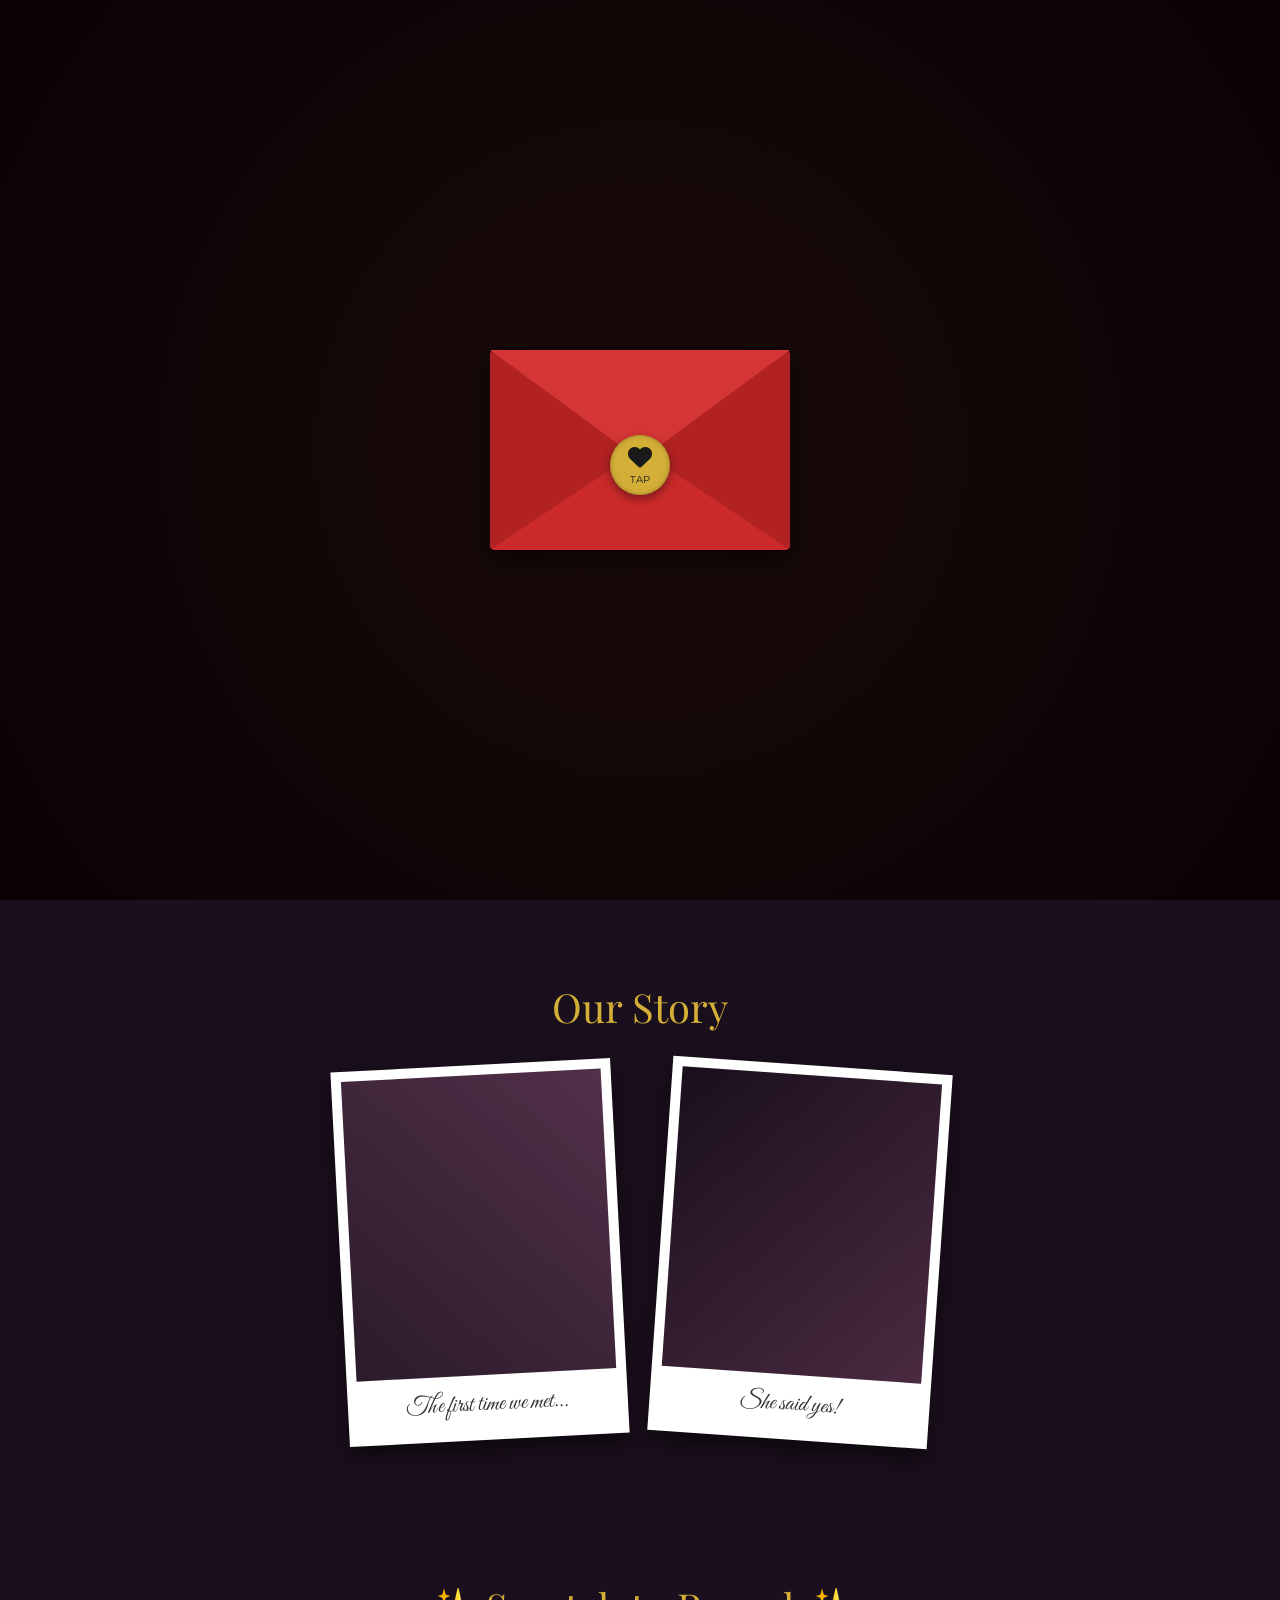
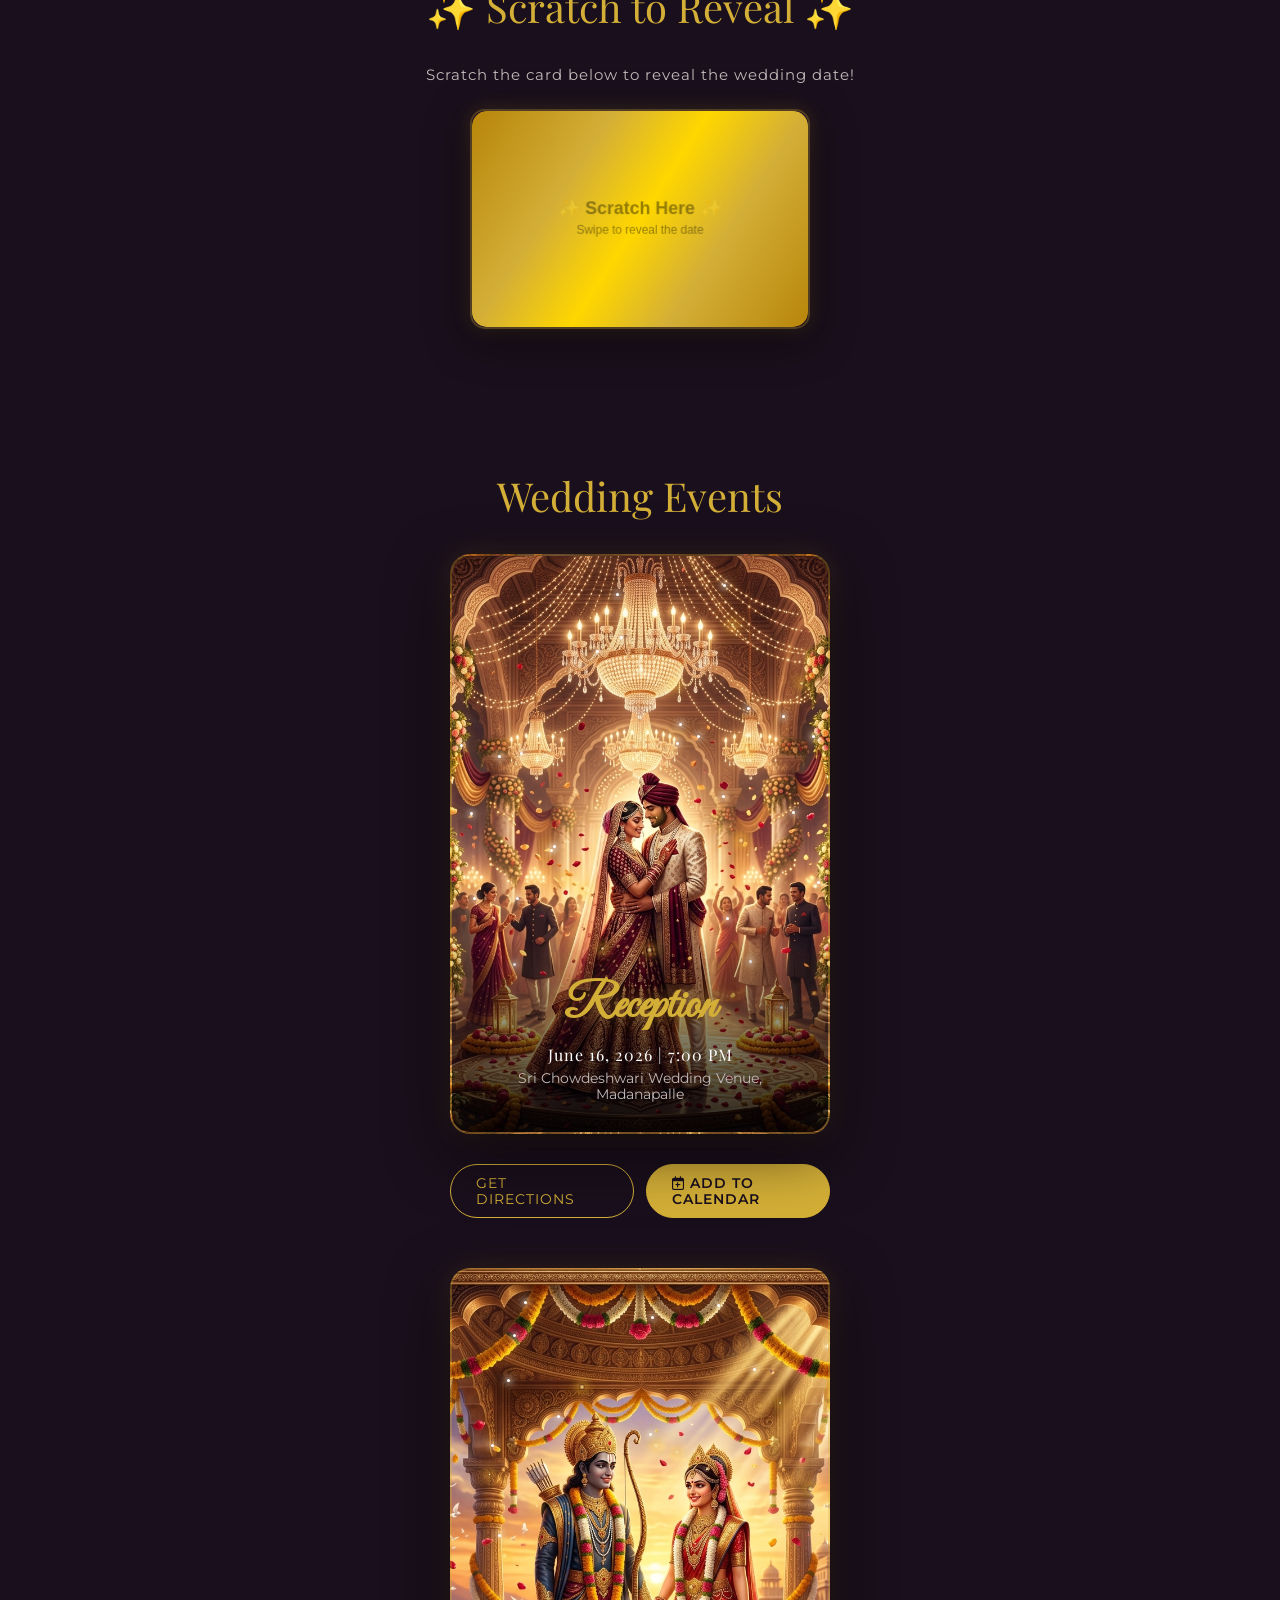
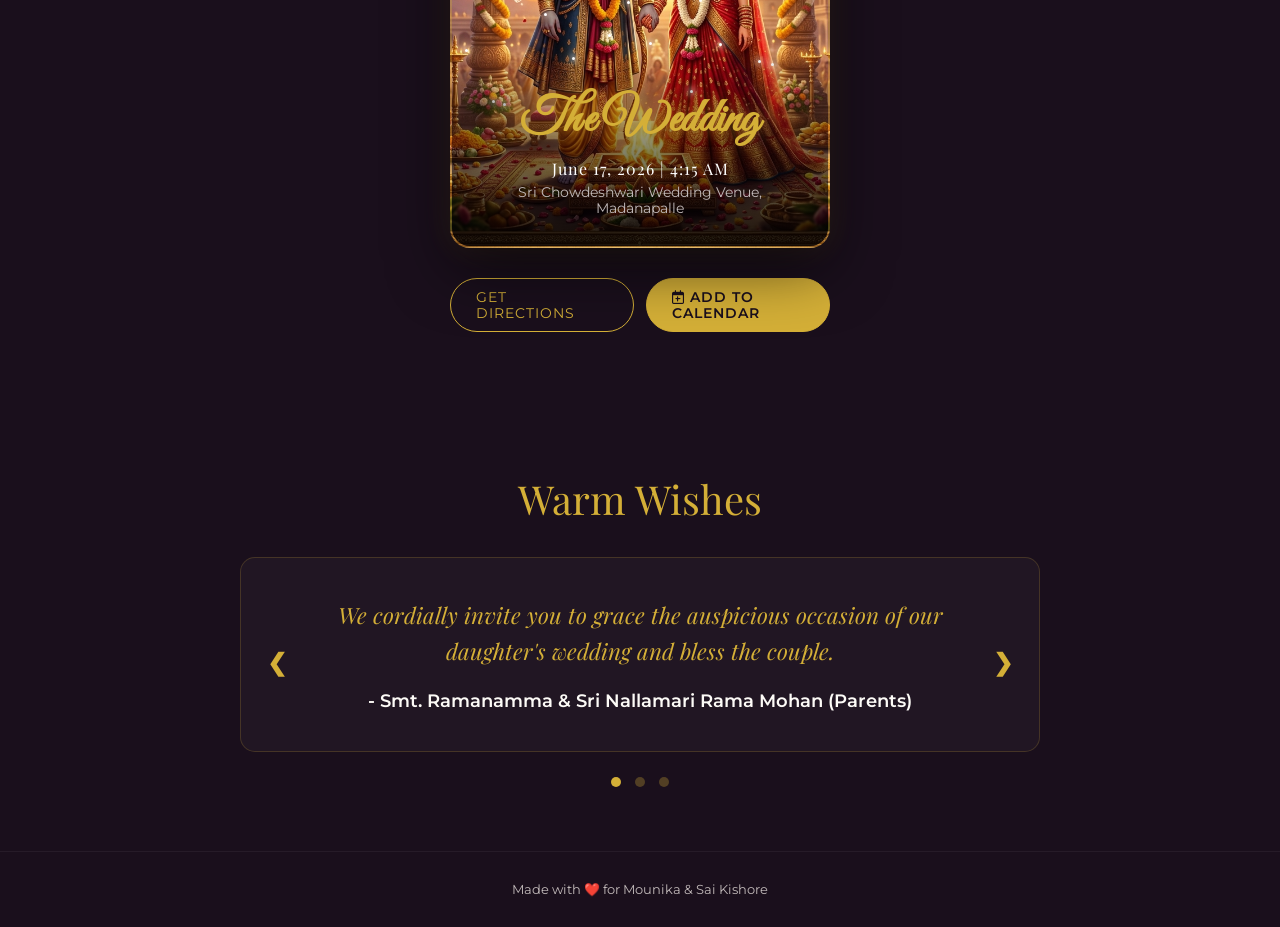
==== index.html @ 9b9c4b54 "Init" ====
<!DOCTYPE html>
<html lang="en">

<head>
    <meta charset="UTF-8">
    <meta name="viewport" content="width=device-width, initial-scale=1.0">
    <title>Mounika & Sai Kishore | Wedding Invitation</title>
    <link rel="stylesheet" href="styles.css">
    <!-- Google Fonts -->
    <link rel="preconnect" href="https://fonts.googleapis.com">
    <link rel="preconnect" href="https://fonts.gstatic.com" crossorigin>
    <link
        href="https://fonts.googleapis.com/css2?family=Great+Vibes&family=Playfair+Display:wght@400;600&family=Montserrat:wght@300;400&display=swap"
        rel="stylesheet">
    <!-- FontAwesome for Icons -->
    <link rel="stylesheet" href="https://cdnjs.cloudflare.com/ajax/libs/font-awesome/6.4.0/css/all.min.css">
</head>

<body>
    <!-- Splash Screen Sequence -->
    <div id="splash-screen" class="splash-screen">
        <div class="envelope-wrapper" id="envelope">
            <div class="envelope-back"></div>
            <div class="letter">
                <h2 class="splash-names" data-i18n="names">Mounika & Sai Kishore</h2>
                <p class="splash-text">Wedding Invitation</p>
            </div>
            <div class="envelope-front"></div>
            <div class="envelope-top"></div>
            <div class="wax-seal" id="open-invite-btn">
                <i class="fas fa-heart"></i>
                <p style="font-size: 0.6rem; margin-top: 5px; text-transform: uppercase;">Tap</p>
            </div>
        </div>
        <!-- Sunburst transition -->
        <div class="sunburst" id="sunburst"></div>
    </div>

    <!-- Language Selector -->
    <div class="lang-selector">
        <select id="lang-select">
            <option value="en">English</option>
            <option value="te">తెలుగు (Telugu)</option>
            <option value="hi">हिन्दी (Hindi)</option>
            <option value="kn">ಕನ್ನಡ (Kannada)</option>
            <option value="ta">தமிழ் (Tamil)</option>
        </select>
    </div>

    <!-- Floating Audio Toggle -->
    <button id="audio-btn" class="audio-toggle">
        <i class="fas fa-music"></i>
    </button>
    <audio id="bg-music" loop>
        <source src="music.mp3" type="audio/mpeg">
    </audio>

    <!-- Hero Section -->
    <section class="hero" id="home">
        <div class="particles" id="particles"></div>
        <div class="hero-content fade-in-up">
            <p class="subtitle" data-i18n="together">Together with their families</p>
            <h1 class="couple-names gold-foil" data-i18n="names">Mounika & Sai Kishore</h1>
            <div class="family-details">
                <p data-i18n="bride_details">Kumarthe (Daughter) of Smt. Ramanamma & Sri Nallamari Ramayya</p>
                <p data-i18n="groom_details">Kumarudu (Son) of Smt. Padmavathi & Sri Surya Prakasha Rao</p>
            </div>
            <p class="invite-text" data-i18n="invite_text">Invite you to celebrate their wedding</p>
            <div class="date-location">
                <p><strong data-i18n="wedding_date">17 • June • 2026</strong></p>
                <p data-i18n="wedding_time_exact">Time: 4:15 AM - 5:15 AM</p>
                <p data-i18n="wedding_location">Sri Chowdeshwari Kalyana Mandapam, Madanapalle</p>
            </div>
            <div class="countdown" id="countdown">
                <div class="time-box"><span id="days">00</span>
                    <p data-i18n="days">Days</p>
                </div>
                <div class="time-box"><span id="hours">00</span>
                    <p data-i18n="hours">Hrs</p>
                </div>
                <div class="time-box"><span id="minutes">00</span>
                    <p data-i18n="minutes">Min</p>
                </div>
                <div class="time-box"><span id="seconds">00</span>
                    <p data-i18n="seconds">Sec</p>
                </div>
            </div>
            <a href="#events" class="scroll-down"><i class="fas fa-chevron-down"></i></a>
        </div>
    </section>

    <!-- Our Story Section -->
    <section class="story hidden" id="story">
        <h2 class="section-title" data-i18n="our_story">Our Story</h2>
        <div class="gallery">
            <div class="polaroid polaroid-left">
                <div class="photo placeholder-1"></div>
                <p class="caption" data-i18n="story_1">The first time we met...</p>
            </div>
            <div class="polaroid polaroid-right">
                <div class="photo placeholder-2"></div>
                <p class="caption" data-i18n="story_2">She said yes!</p>
            </div>
        </div>
    </section>

    <!-- Scratch-to-Reveal Section -->
    <section class="scratch-section hidden" id="scratch">
        <h2 class="section-title">✨ Scratch to Reveal ✨</h2>
        <p class="scratch-hint">Scratch the card below to reveal the wedding date!</p>
        <div class="scratch-card-wrapper">
            <div class="scratch-reveal-content">
                <p class="reveal-label">Save the Date</p>
                <h2 class="reveal-date" data-i18n="wedding_date">17 • June • 2026</h2>
                <p class="reveal-time" data-i18n="wedding_time_exact">Time: 4:15 AM - 5:15 AM</p>
                <p class="reveal-venue" data-i18n="wedding_location">Sri Chowdeshwari Wedding Venue, Madanapalle</p>
            </div>
            <canvas id="scratch-canvas" width="340" height="220"></canvas>
        </div>
    </section>

    <!-- Events Section -->
    <section class="events hidden" id="events">
        <h2 class="section-title" data-i18n="events_title">Wedding Events</h2>
        <div class="tall-cards-container">
            <!-- Reception -->
            <div class="event-group">
                <div class="tall-card" style="background-image: url('reception_art.png');">
                    <div class="card-particles" data-effect="flowers"></div>
                    <div class="card-particles" data-effect="sparkles"></div>
                    <div class="card-particles" data-effect="fireflies"></div>
                    <div class="card-overlay">
                        <h3 data-i18n="reception">Reception</h3>
                        <p class="date" data-i18n="reception_date">June 16, 2026 | 7:00 PM</p>
                        <p class="location" data-i18n="reception_loc">Sri Chowdeshwari Kalyana Mandapam, Madanapalle</p>
                    </div>
                </div>
                <div class="card-actions">
                    <a href="https://maps.app.goo.gl/cemyDsAPyQEnwAxx7" target="_blank" class="btn-primary"
                        data-i18n="get_directions">Get Directions</a>
                    <a href="https://calendar.google.com/calendar/render?action=TEMPLATE&text=Reception+-+Mounika+%26+Sai+Kishore&dates=20260616T133000Z/20260616T183000Z&location=Sri+Chowdeshwari+Kalyana+Mandapam,+Madanapalle"
                        target="_blank" class="btn-secondary"><i class="far fa-calendar-plus"></i> <span
                            data-i18n="add_calendar">Add to Calendar</span></a>
                </div>
            </div>

            <!-- Wedding -->
            <div class="event-group">
                <div class="tall-card" style="background-image: url('wedding_art.png');">
                    <div class="card-particles" data-effect="flowers"></div>
                    <div class="card-particles" data-effect="sparkles"></div>
                    <div class="card-particles" data-effect="fireflies"></div>
                    <div class="card-overlay">
                        <h3 data-i18n="wedding">The Wedding</h3>
                        <p class="date" data-i18n="wedding_time">Nov 15, 2026 | 5:00 PM</p>
                        <p class="location" data-i18n="wedding_location">The Grand Taj, Mumbai</p>
                    </div>
                </div>
                <div class="card-actions">
                    <a href="https://maps.app.goo.gl/cemyDsAPyQEnwAxx7" target="_blank" class="btn-primary"
                        data-i18n="get_directions">Get Directions</a>
                    <a href="https://calendar.google.com/calendar/render?action=TEMPLATE&text=Wedding+-+Mounika+%26+Sai+Kishore&dates=20260616T224500Z/20260616T234500Z&location=Sri+Chowdeshwari+Kalyana+Mandapam,+Madanapalle"
                        target="_blank" class="btn-secondary"><i class="far fa-calendar-plus"></i> <span
                            data-i18n="add_calendar">Add to Calendar</span></a>
                </div>
            </div>
        </div>
    </section>

    <!-- Family Invites Slider Section -->
    <section class="family-invites hidden" id="invites">
        <h2 class="section-title" data-i18n="warm_wishes">Warm Wishes</h2>
        <div class="slider-container">
            <div class="slide fade">
                <p class="invite-msg" data-i18n="invite_parents">"We cordially invite you to grace the auspicious
                    occasion of our daughter's wedding and bless the couple."</p>
                <p class="invite-author" data-i18n="author_parents">- Smt. Ramanamma & Sri Nallamari Rama Mohan
                    (Parents)</p>
            </div>
            <div class="slide fade">
                <p class="invite-msg" data-i18n="invite_anna">"Please join us in celebrating my little sister's
                    wedding!"</p>
                <p class="invite-author" data-i18n="author_anna">- Venu Gopal (Anna)</p>
            </div>
            <div class="slide fade">
                <p class="invite-msg" data-i18n="invite_thammudu">"Looking forward to your presence at my elder sister's
                    wedding celebration!"</p>
                <p class="invite-author" data-i18n="author_thammudu">- Krishna Vamsi (Thammudu)</p>
            </div>

            <!-- Navigation -->
            <a class="prev" onclick="changeSlide(-1)">&#10094;</a>
            <a class="next" onclick="changeSlide(1)">&#10095;</a>
        </div>
        <div class="dots" style="text-align:center">
            <span class="dot" onclick="currentSlide(1)"></span>
            <span class="dot" onclick="currentSlide(2)"></span>
            <span class="dot" onclick="currentSlide(3)"></span>
        </div>
    </section>

    <footer>
        <p data-i18n="footer">Made with ❤️ for Mounika & Sai Kishore</p>
    </footer>

    <script src="script.js"></script>
</body>

</html>
---- styles.css ----
:root {
    --bg-color: #1a0f1c;
    /* Deep dark wine/plum */
    --accent-gold: #d4af37;
    --accent-gold-hover: #f1cf5b;
    --text-main: #fdfbf7;
    --text-muted: #c2baba;
    --font-script: 'Great Vibes', cursive;
    --font-heading: 'Playfair Display', serif;
    --font-body: 'Montserrat', sans-serif;
}

* {
    margin: 0;
    padding: 0;
    box-sizing: border-box;
}

body {
    background-color: var(--bg-color);
    color: var(--text-main);
    font-family: var(--font-body);
    overflow-x: hidden;
    scroll-behavior: smooth;
}

/* Language Selector */
.lang-selector {
    position: absolute;
    top: 20px;
    right: 20px;
    z-index: 1000;
}

.lang-selector select {
    background: rgba(26, 15, 28, 0.8);
    color: var(--accent-gold);
    border: 1px solid var(--accent-gold);
    padding: 8px 12px;
    border-radius: 5px;
    font-family: var(--font-body);
    font-size: 0.9rem;
    outline: none;
    cursor: pointer;
    backdrop-filter: blur(5px);
}

.lang-selector select option {
    background-color: var(--bg-color);
    color: var(--text-main);
}

/* Audio Toggle */
.audio-toggle {
    position: fixed;
    bottom: 20px;
    right: 20px;
    width: 50px;
    height: 50px;
    border-radius: 50%;
    background-color: rgba(212, 175, 55, 0.2);
    border: 1px solid var(--accent-gold);
    color: var(--accent-gold);
    font-size: 1.2rem;
    z-index: 1000;
    cursor: pointer;
    display: flex;
    align-items: center;
    justify-content: center;
    backdrop-filter: blur(5px);
    transition: all 0.3s ease;
}

.audio-toggle:hover {
    background-color: var(--accent-gold);
    color: var(--bg-color);
    transform: scale(1.1);
}

.audio-toggle.playing {
    animation: pulse 2s infinite;
}

@keyframes pulse {
    0% {
        box-shadow: 0 0 0 0 rgba(212, 175, 55, 0.7);
    }

    70% {
        box-shadow: 0 0 0 15px rgba(212, 175, 55, 0);
    }

    100% {
        box-shadow: 0 0 0 0 rgba(212, 175, 55, 0);
    }
}

/* Typography & Titles */
.section-title {
    font-family: var(--font-heading);
    font-size: 2.5rem;
    color: var(--accent-gold);
    text-align: center;
    margin-bottom: 2rem;
    font-weight: 400;
}

/* Hero Section */
.hero {
    min-height: 100vh;
    display: flex;
    align-items: center;
    justify-content: center;
    text-align: center;
    position: relative;
    padding: 120px 20px 60px;
    box-sizing: border-box;
    background: radial-gradient(circle at center, rgba(43, 27, 43, 1) 0%, rgba(26, 15, 28, 1) 100%);
}

.hero::before {
    content: '';
    position: absolute;
    top: 0;
    left: 0;
    right: 0;
    bottom: 0;
    background-image: url('data:image/svg+xml;utf8,<svg width="200" height="200" xmlns="http://www.w3.org/2000/svg"><circle cx="100" cy="100" r="90" fill="none" stroke="%23d4af37" stroke-width="0.5" opacity="0.3"/></svg>');
    background-position: center;
    background-repeat: no-repeat;
    background-size: 80% auto;
    opacity: 0.2;
    z-index: 0;
}

.hero-content {
    z-index: 1;
    display: flex;
    flex-direction: column;
    align-items: center;
    gap: 15px;
}

.subtitle {
    font-family: var(--font-body);
    font-size: 0.9rem;
    letter-spacing: 3px;
    text-transform: uppercase;
    color: var(--text-muted);
}

.couple-names {
    font-family: var(--font-script);
    font-size: 5rem;
    color: var(--accent-gold);
    text-shadow: 0 0 20px rgba(212, 175, 55, 0.3);
    margin: 10px 0;
    line-height: 1.2;
}

.invite-text {
    font-family: var(--font-heading);
    font-size: 1.2rem;
    font-style: italic;
    color: var(--text-main);
}

.family-details {
    margin: 15px 0 25px 0;
    font-family: var(--font-body);
    font-size: 1rem;
    color: var(--text-muted);
    line-height: 1.6;
}

.family-details p {
    margin: 5px 0;
}

.date-location {
    margin-top: 20px;
    font-size: 1.1rem;
    line-height: 1.6;
}

.date-location strong {
    color: var(--accent-gold);
    font-family: var(--font-heading);
    font-size: 1.3rem;
}

.countdown {
    display: flex;
    gap: 10px;
    margin-top: 40px;
}

.time-box {
    display: flex;
    flex-direction: column;
    align-items: center;
    justify-content: center;
    width: 60px;
    height: 70px;
    border: 1px solid rgba(212, 175, 55, 0.3);
    border-radius: 10px;
    background: rgba(0, 0, 0, 0.2);
    backdrop-filter: blur(5px);
}

.time-box span {
    font-family: var(--font-heading);
    font-size: 1.5rem;
    color: var(--accent-gold);
}

.time-box p {
    font-size: 0.6rem;
    text-transform: uppercase;
    letter-spacing: 1px;
    color: var(--text-muted);
}

.scroll-down {
    margin-top: 50px;
    color: var(--accent-gold);
    font-size: 1.5rem;
    animation: bounce 2s infinite;
    text-decoration: none;
}

@keyframes bounce {

    0%,
    20%,
    50%,
    80%,
    100% {
        transform: translateY(0);
    }

    40% {
        transform: translateY(-15px);
    }

    60% {
        transform: translateY(-7px);
    }
}

/* Sections Common */
section {
    padding: 80px 20px;
    max-width: 1000px;
    margin: 0 auto;
}

/* Story Section */
.gallery {
    display: flex;
    flex-direction: column;
    gap: 40px;
    align-items: center;
}

.polaroid {
    background: white;
    padding: 10px 10px 20px 10px;
    box-shadow: 0 10px 20px rgba(0, 0, 0, 0.5);
    transform: rotate(-3deg);
    transition: transform 0.3s ease;
    width: 280px;
}

.polaroid-right {
    transform: rotate(4deg);
}

.polaroid:hover {
    transform: scale(1.05) rotate(0deg);
    z-index: 10;
}

.photo {
    width: 100%;
    height: 300px;
    background-color: #eee;
    background-size: cover;
    background-position: center;
}

.placeholder-1 {
    background-image: linear-gradient(45deg, #2b1b2b, #523049);
}

.placeholder-2 {
    background-image: linear-gradient(135deg, #1a0f1c, #4a2a41);
}

.caption {
    font-family: var(--font-script);
    color: #333;
    text-align: center;
    font-size: 1.5rem;
    margin-top: 15px;
}

/* --- Scratch-to-Reveal Section --- */
.scratch-section {
    text-align: center;
    padding: 60px 20px;
}

.scratch-hint {
    color: var(--text-muted);
    font-family: var(--font-body);
    margin-bottom: 25px;
    font-size: 0.95rem;
    letter-spacing: 1px;
}

.scratch-card-wrapper {
    position: relative;
    width: 340px;
    height: 220px;
    margin: 0 auto;
    border-radius: 15px;
    overflow: hidden;
    box-shadow: 0 10px 40px rgba(0, 0, 0, 0.5), 0 0 20px rgba(212, 175, 55, 0.2);
    border: 2px solid rgba(212, 175, 55, 0.3);
}

.scratch-reveal-content {
    position: absolute;
    top: 0;
    left: 0;
    right: 0;
    bottom: 0;
    background: linear-gradient(135deg, #1a0a1e 0%, #2b1b2b 50%, #1a0a1e 100%);
    display: flex;
    flex-direction: column;
    justify-content: center;
    align-items: center;
    padding: 20px;
    z-index: 1;
}

.reveal-label {
    font-family: var(--font-body);
    font-size: 0.8rem;
    color: var(--text-muted);
    text-transform: uppercase;
    letter-spacing: 3px;
    margin-bottom: 10px;
}

.reveal-date {
    font-family: var(--font-script);
    font-size: 2.5rem;
    color: var(--accent-gold);
    text-shadow: 0 0 15px rgba(212, 175, 55, 0.4);
    margin-bottom: 8px;
}

.reveal-time {
    font-family: var(--font-heading);
    font-size: 0.95rem;
    color: #fff;
    margin-bottom: 5px;
}

.reveal-venue {
    font-family: var(--font-body);
    font-size: 0.8rem;
    color: var(--text-muted);
}

#scratch-canvas {
    position: absolute;
    top: 0;
    left: 0;
    width: 100%;
    height: 100%;
    z-index: 2;
    cursor: pointer;
    border-radius: 15px;
    touch-action: none;
}

/* Events Section — Premium 3D Illustrated Cards */
.tall-cards-container {
    display: flex;
    flex-direction: column;
    gap: 50px;
    align-items: center;
}

.event-group {
    width: 100%;
    max-width: 380px;
    display: flex;
    flex-direction: column;
    align-items: center;
    perspective: 1200px;
}

.tall-card {
    position: relative;
    width: 100%;
    aspect-ratio: 9 / 16;
    max-height: 580px;
    background-size: cover;
    background-position: center;
    border-radius: 20px;
    overflow: hidden;
    box-shadow: 0 20px 60px rgba(0, 0, 0, 0.6), 0 0 30px rgba(212, 175, 55, 0.15);
    border: 2px solid rgba(212, 175, 55, 0.3);
    transition: transform 0.15s ease-out, box-shadow 0.3s ease;
    transform-style: preserve-3d;
    will-change: transform;
    animation: cardGlow 4s ease-in-out infinite alternate;
}

@keyframes cardGlow {
    0% {
        box-shadow: 0 20px 60px rgba(0, 0, 0, 0.6), 0 0 20px rgba(212, 175, 55, 0.1);
    }

    100% {
        box-shadow: 0 20px 60px rgba(0, 0, 0, 0.6), 0 0 40px rgba(212, 175, 55, 0.25);
    }
}

.card-overlay {
    position: absolute;
    bottom: 0;
    left: 0;
    right: 0;
    padding: 40px 25px 30px;
    background: linear-gradient(to top, rgba(0, 0, 0, 0.85) 0%, rgba(0, 0, 0, 0.4) 60%, transparent 100%);
    text-align: center;
    z-index: 2;
}

.card-overlay h3 {
    font-family: var(--font-script);
    font-size: 3rem;
    color: var(--accent-gold);
    margin-bottom: 8px;
    text-shadow: 0 0 20px rgba(212, 175, 55, 0.4);
}

.card-overlay .date {
    font-family: var(--font-heading);
    font-size: 1rem;
    color: #fff;
    margin-bottom: 5px;
    letter-spacing: 1px;
}

.card-overlay .location {
    color: var(--text-muted);
    font-size: 0.85rem;
}

.card-actions {
    display: flex;
    gap: 12px;
    margin-top: 15px;
    width: 100%;
    justify-content: center;
}

/* Card Particle Layers */
.card-particles {
    position: absolute;
    top: 0;
    left: 0;
    right: 0;
    bottom: 0;
    overflow: hidden;
    pointer-events: none;
    z-index: 1;
}

/* --- Falling Flower Petals (Natural Sinusoidal Sway) --- */
.card-flower {
    position: absolute;
    border-radius: 50% 0 50% 0;
    opacity: 0;
    animation: cardFlowerFall linear infinite;
}

@keyframes cardFlowerFall {
    0% {
        transform: translateY(-20px) rotate(0deg) translateX(0);
        opacity: 0;
    }

    5% {
        opacity: 0.9;
    }

    25% {
        transform: translateY(150px) rotate(90deg) translateX(25px);
        opacity: 0.85;
    }

    50% {
        transform: translateY(300px) rotate(180deg) translateX(-15px);
        opacity: 0.8;
    }

    75% {
        transform: translateY(450px) rotate(270deg) translateX(20px);
        opacity: 0.7;
    }

    95% {
        opacity: 0.3;
    }

    100% {
        transform: translateY(620px) rotate(360deg) translateX(-10px);
        opacity: 0;
    }
}

/* --- Fireflies (Warm Golden Floating Glow) --- */
.card-firefly {
    position: absolute;
    width: 5px;
    height: 5px;
    background: radial-gradient(circle, #ffe680 0%, rgba(255, 200, 50, 0) 70%);
    border-radius: 50%;
    box-shadow: 0 0 8px 3px rgba(255, 200, 50, 0.5), 0 0 20px 6px rgba(255, 180, 30, 0.2);
    animation: fireflyFloat ease-in-out infinite;
}

@keyframes fireflyFloat {
    0% {
        transform: translate(0, 0) scale(0.8);
        opacity: 0;
    }

    15% {
        opacity: 1;
    }

    25% {
        transform: translate(15px, -20px) scale(1.2);
    }

    50% {
        transform: translate(-10px, -35px) scale(0.9);
        opacity: 0.7;
    }

    75% {
        transform: translate(20px, -15px) scale(1.1);
        opacity: 1;
    }

    85% {
        opacity: 0.3;
    }

    100% {
        transform: translate(5px, -40px) scale(0.6);
        opacity: 0;
    }
}

/* --- Sparkle/Glow Dots --- */
.card-sparkle {
    position: absolute;
    width: 3px;
    height: 3px;
    background: #fff;
    border-radius: 50%;
    box-shadow: 0 0 6px 2px rgba(255, 255, 255, 0.6), 0 0 15px 5px rgba(212, 175, 55, 0.25);
    animation: cardSparklePulse ease-in-out infinite;
}

@keyframes cardSparklePulse {

    0%,
    100% {
        opacity: 0;
        transform: scale(0.3);
    }

    50% {
        opacity: 1;
        transform: scale(1.8);
    }
}

.btn-primary,
.btn-secondary {
    display: inline-block;
    margin-top: 15px;
    padding: 10px 25px;
    text-decoration: none;
    border-radius: 30px;
    font-size: 0.85rem;
    text-transform: uppercase;
    letter-spacing: 1px;
    transition: all 0.3s ease;
    width: 100%;
}

.btn-primary {
    background-color: transparent;
    border: 1px solid var(--accent-gold);
    color: var(--accent-gold);
}

.btn-primary:hover {
    background-color: var(--accent-gold);
    color: var(--bg-color);
}

.btn-secondary {
    background-color: var(--accent-gold);
    border: 1px solid var(--accent-gold);
    color: var(--bg-color);
    font-weight: 600;
}

.btn-secondary:hover {
    background-color: var(--accent-gold-hover);
    transform: scale(1.02);
}

/* RSVP Section */
.rsvp-container {
    background: rgba(255, 255, 255, 0.02);
    border: 1px solid rgba(212, 175, 55, 0.2);
    padding: 50px 30px;
    border-radius: 20px;
    text-align: center;
    max-width: 600px;
    margin: 0 auto;
}

.rsvp-subtitle {
    color: var(--text-muted);
    margin-bottom: 30px;
}

#rsvp-form {
    display: flex;
    flex-direction: column;
    gap: 20px;
}

#rsvp-form input[type="text"],
#rsvp-form select,
#rsvp-form textarea {
    width: 100%;
    padding: 15px;
    background: transparent;
    border: 1px solid rgba(255, 255, 255, 0.2);
    border-radius: 5px;
    color: var(--text-main);
    font-family: var(--font-body);
    font-size: 1rem;
}

#rsvp-form input:focus,
#rsvp-form select:focus,
#rsvp-form textarea:focus {
    outline: none;
    border-color: var(--accent-gold);
}

#rsvp-form textarea {
    height: 100px;
    resize: none;
}

/* Placeholder color styling */
::-webkit-input-placeholder {
    color: var(--text-muted);
}

:-moz-placeholder {
    color: var(--text-muted);
}

.radio-group {
    display: flex;
    justify-content: center;
    gap: 30px;
    margin: 10px 0;
}

.radio-group label {
    display: flex;
    align-items: center;
    gap: 10px;
    cursor: pointer;
}

.form-submit {
    background: var(--accent-gold);
    color: var(--bg-color);
    border: none;
    cursor: pointer;
    font-weight: 600;
}

.form-submit:hover {
    background: var(--accent-gold-hover);
}

footer {
    text-align: center;
    padding: 30px;
    font-size: 0.8rem;
    color: var(--text-muted);
    border-top: 1px solid rgba(255, 255, 255, 0.05);
}

/* Animations */
.fade-in-up {
    animation: fadeInUp 1.5s ease-out forwards;
}

@keyframes fadeInUp {
    from {
        opacity: 0;
        transform: translateY(30px);
    }

    to {
        opacity: 1;
        transform: translateY(0);
    }
}

.hidden {
    opacity: 0;
    transform: translateY(60px);
    transition: all 1.2s cubic-bezier(0.25, 0.46, 0.45, 0.94);
}

.show {
    opacity: 1;
    transform: translateY(0);
}

/* Family Invites Slider */
.family-invites {
    padding: 60px 20px;
    background-color: var(--bg-color);
    text-align: center;
}

.slider-container {
    max-width: 800px;
    position: relative;
    margin: auto;
    background: rgba(255, 255, 255, 0.03);
    padding: 40px 50px;
    border-radius: 15px;
    border: 1px solid rgba(212, 175, 55, 0.2);
}

.slide {
    display: none;
}

.invite-msg {
    font-family: var(--font-heading);
    font-size: 1.4rem;
    font-style: italic;
    color: var(--accent-gold);
    margin-bottom: 20px;
    line-height: 1.6;
}

.invite-author {
    font-family: var(--font-body);
    font-size: 1.1rem;
    color: var(--text-main);
    font-weight: 600;
}

.prev,
.next {
    cursor: pointer;
    position: absolute;
    top: 50%;
    width: auto;
    padding: 16px;
    margin-top: -22px;
    color: var(--accent-gold);
    font-weight: bold;
    font-size: 24px;
    transition: 0.3s ease;
    border-radius: 3px;
    user-select: none;
}

.prev {
    left: 10px;
}

.next {
    right: 10px;
}

.prev:hover,
.next:hover {
    color: var(--text-main);
}

.dots {
    margin-top: 20px;
}

.dot {
    cursor: pointer;
    height: 10px;
    width: 10px;
    margin: 0 5px;
    background-color: rgba(212, 175, 55, 0.3);
    border-radius: 50%;
    display: inline-block;
    transition: background-color 0.6s ease;
}

.active,
.dot:hover {
    background-color: var(--accent-gold);
}

.fade {
    animation-name: fade;
    animation-duration: 1.5s;
}

@keyframes fade {
    from {
        opacity: .4
    }

    to {
        opacity: 1
    }
}

/* --- CSS Animated Envelope Splash Screen --- */
.splash-screen {
    position: fixed;
    top: 0;
    left: 0;
    width: 100vw;
    height: 100vh;
    background: radial-gradient(circle at center, #1a0a0a 0%, #0a0204 100%);
    z-index: 9999;
    display: flex;
    justify-content: center;
    align-items: center;
    overflow: hidden;
}

.splash-screen.fade-out {
    opacity: 0;
    pointer-events: none;
    transition: opacity 0.8s ease 0.3s;
}

.envelope-wrapper {
    position: relative;
    width: 300px;
    height: 200px;
    perspective: 1000px;
    transition: opacity 0.5s ease, transform 0.5s ease;
}

.envelope-wrapper.is-open {
    opacity: 0;
    transform: scale(0.8);
}

.envelope-back {
    position: absolute;
    top: 0;
    left: 0;
    right: 0;
    bottom: 0;
    background: #8b1a1a;
    border-radius: 5px;
    box-shadow: 0 10px 30px rgba(0, 0, 0, 0.5);
}

.envelope-front {
    position: absolute;
    top: 0;
    left: 0;
    right: 0;
    bottom: 0;
    border-right: 150px solid #b22222;
    border-bottom: 100px solid #cc2a2a;
    border-left: 150px solid #b22222;
    border-top: 100px solid transparent;
    border-radius: 5px;
    z-index: 3;
    pointer-events: none;
}

.envelope-top {
    position: absolute;
    top: 0;
    left: 0;
    width: 0;
    height: 0;
    border-right: 150px solid transparent;
    border-top: 110px solid #d43535;
    border-left: 150px solid transparent;
    z-index: 4;
    transform-origin: top;
    transition: transform 0.8s ease-in-out;
}

.wax-seal {
    position: absolute;
    top: 85px;
    left: 50%;
    transform: translateX(-50%);
    width: 60px;
    height: 60px;
    background: var(--accent-gold);
    border-radius: 50%;
    z-index: 5;
    cursor: pointer;
    display: flex;
    flex-direction: column;
    justify-content: center;
    align-items: center;
    color: #1a1a1a;
    box-shadow: 0 4px 10px rgba(0, 0, 0, 0.4), inset 0 0 5px rgba(0, 0, 0, 0.3);
    transition: all 0.3s ease;
    animation: pulseSeal 2s infinite alternate;
}

@keyframes pulseSeal {
    from {
        transform: translateX(-50%) scale(1);
        box-shadow: 0 0 10px var(--accent-gold);
    }

    to {
        transform: translateX(-50%) scale(1.1);
        box-shadow: 0 0 25px var(--accent-gold);
    }
}

.wax-seal:hover {
    filter: brightness(1.2);
}

.wax-seal i {
    font-size: 1.5rem;
}

.letter {
    position: absolute;
    top: 5px;
    left: 10px;
    right: 10px;
    bottom: 5px;
    background: #fff8f0;
    border-radius: 5px;
    z-index: 2;
    padding: 10px;
    text-align: center;
    display: flex;
    flex-direction: column;
    justify-content: center;
    box-shadow: 0 0 10px rgba(0, 0, 0, 0.2);
}

.splash-names {
    font-family: var(--font-script);
    font-size: 2.2rem;
    color: #8b1a1a;
    margin-bottom: 5px;
}

.splash-text {
    font-family: var(--font-body);
    font-size: 0.8rem;
    color: var(--text-muted);
    letter-spacing: 2px;
    text-transform: uppercase;
}

/* --- Sunburst Transition --- */
.sunburst {
    position: absolute;
    top: 50%;
    left: 50%;
    width: 20px;
    height: 20px;
    border-radius: 50%;
    background: radial-gradient(circle, #fff8e1 0%, #ffd54f 40%, #ff8f00 70%, transparent 100%);
    transform: translate(-50%, -50%) scale(0);
    opacity: 0;
    z-index: 10;
    pointer-events: none;
    transition: none;
}

.sunburst.active {
    animation: sunburstExpand 2s cubic-bezier(0.25, 0.46, 0.45, 0.94) forwards;
}

@keyframes sunburstExpand {
    0% {
        transform: translate(-50%, -50%) scale(0);
        opacity: 0;
    }

    10% {
        transform: translate(-50%, -50%) scale(0.5);
        opacity: 1;
    }

    30% {
        transform: translate(-50%, -50%) scale(3);
        opacity: 1;
    }

    60% {
        transform: translate(-50%, -50%) scale(30);
        opacity: 1;
    }

    80% {
        transform: translate(-50%, -50%) scale(80);
        opacity: 1;
    }

    100% {
        transform: translate(-50%, -50%) scale(150);
        opacity: 1;
    }
}

/* --- Falling Petals --- */
.petal {
    position: fixed;
    top: -10vh;
    background-color: var(--accent-gold);
    border-radius: 150% 0 150% 0;
    box-shadow: inset 0 0 10px rgba(0, 0, 0, 0.1);
    opacity: 0.8;
    pointer-events: none;
    z-index: 0;
}

/* --- Gold Foil Text Effect --- */
.gold-foil {
    background: linear-gradient(to right,
            #a67c00 20%,
            #bf953f 30%,
            #fcf6ba 40%,
            #b38728 50%,
            #fbf5b7 60%,
            #aa771c 70%,
            #d4af37 80%);
    background-size: 200% auto;
    color: #000;
    background-clip: text;
    -webkit-background-clip: text;
    -webkit-text-fill-color: transparent;
    animation: shine 4s linear infinite;
}

@keyframes shine {
    to {
        background-position: 200% center;
    }
}

/* Media Queries */
@media (min-width: 768px) {
    .gallery {
        flex-direction: row;
        justify-content: center;
    }

    .couple-names {
        font-size: 6rem;
    }

    .time-box {
        width: 80px;
        height: 90px;
    }

    .time-box span {
        font-size: 2rem;
    }
}
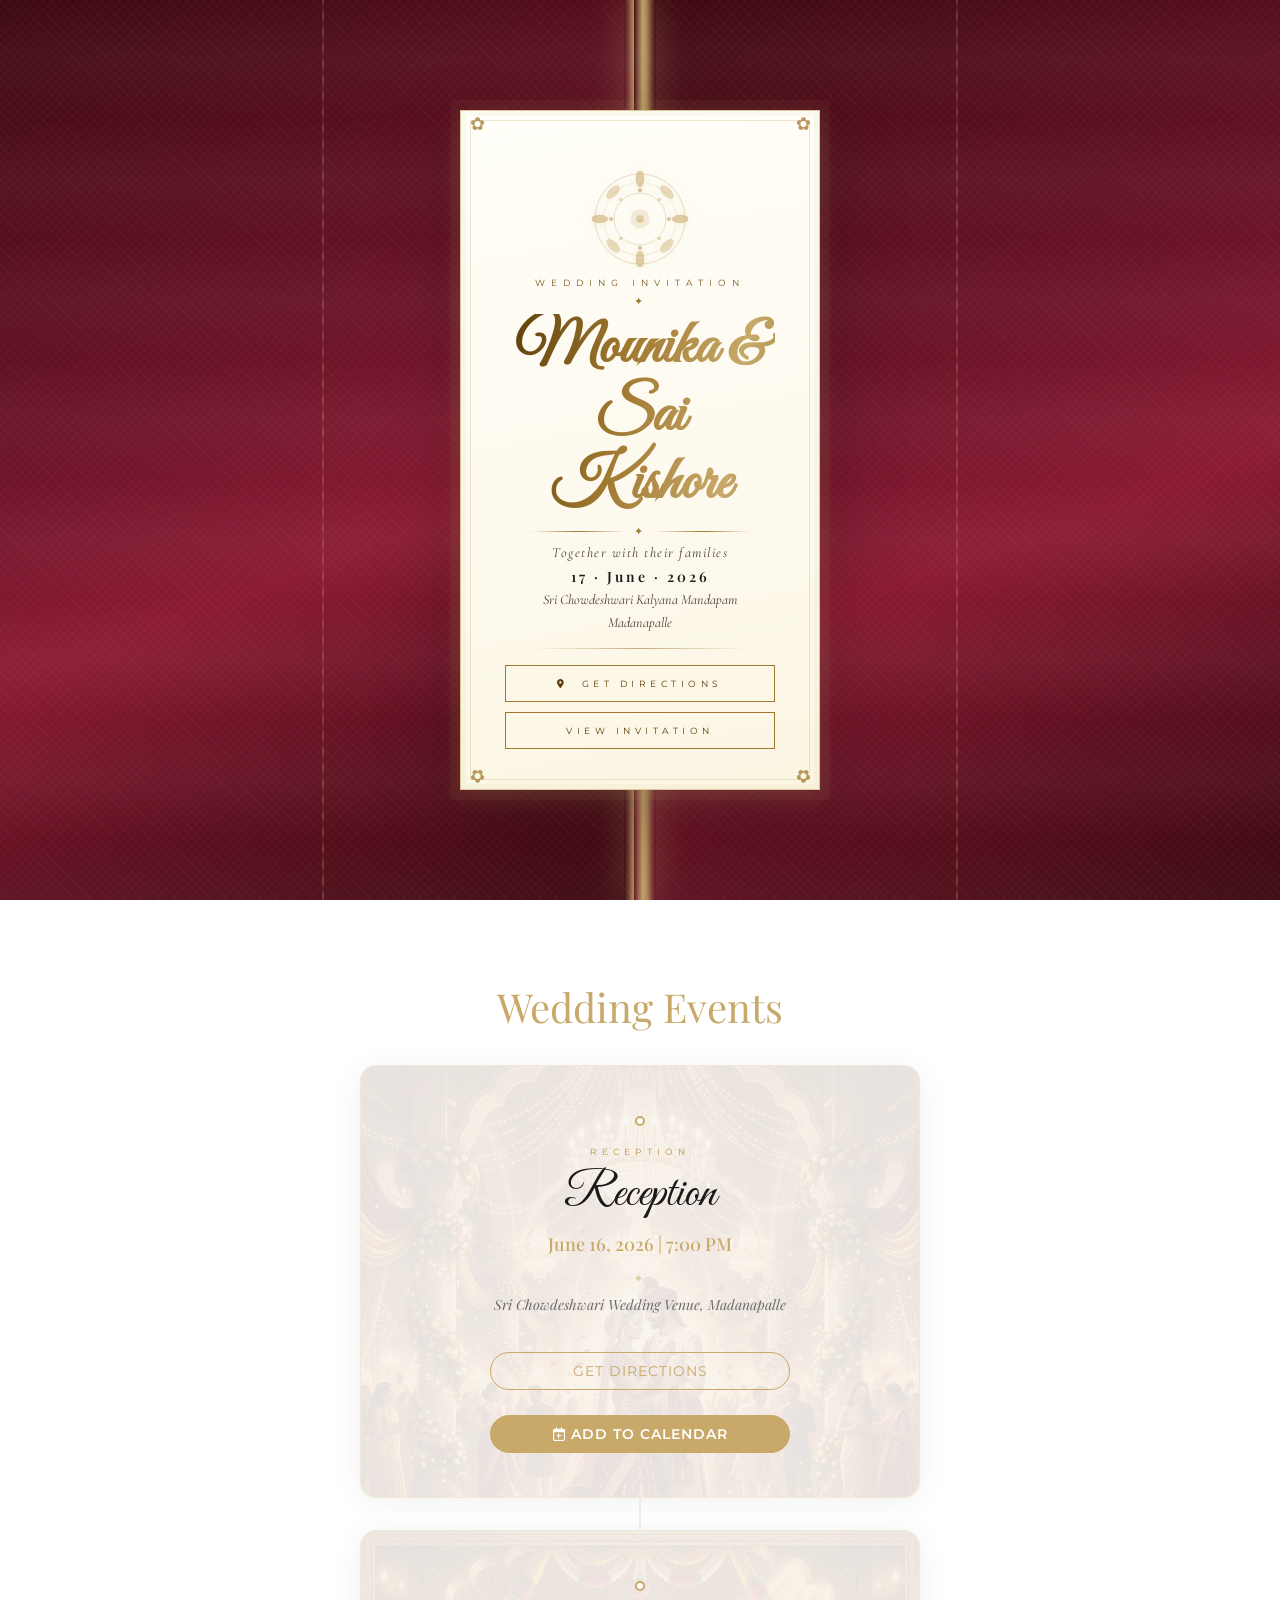
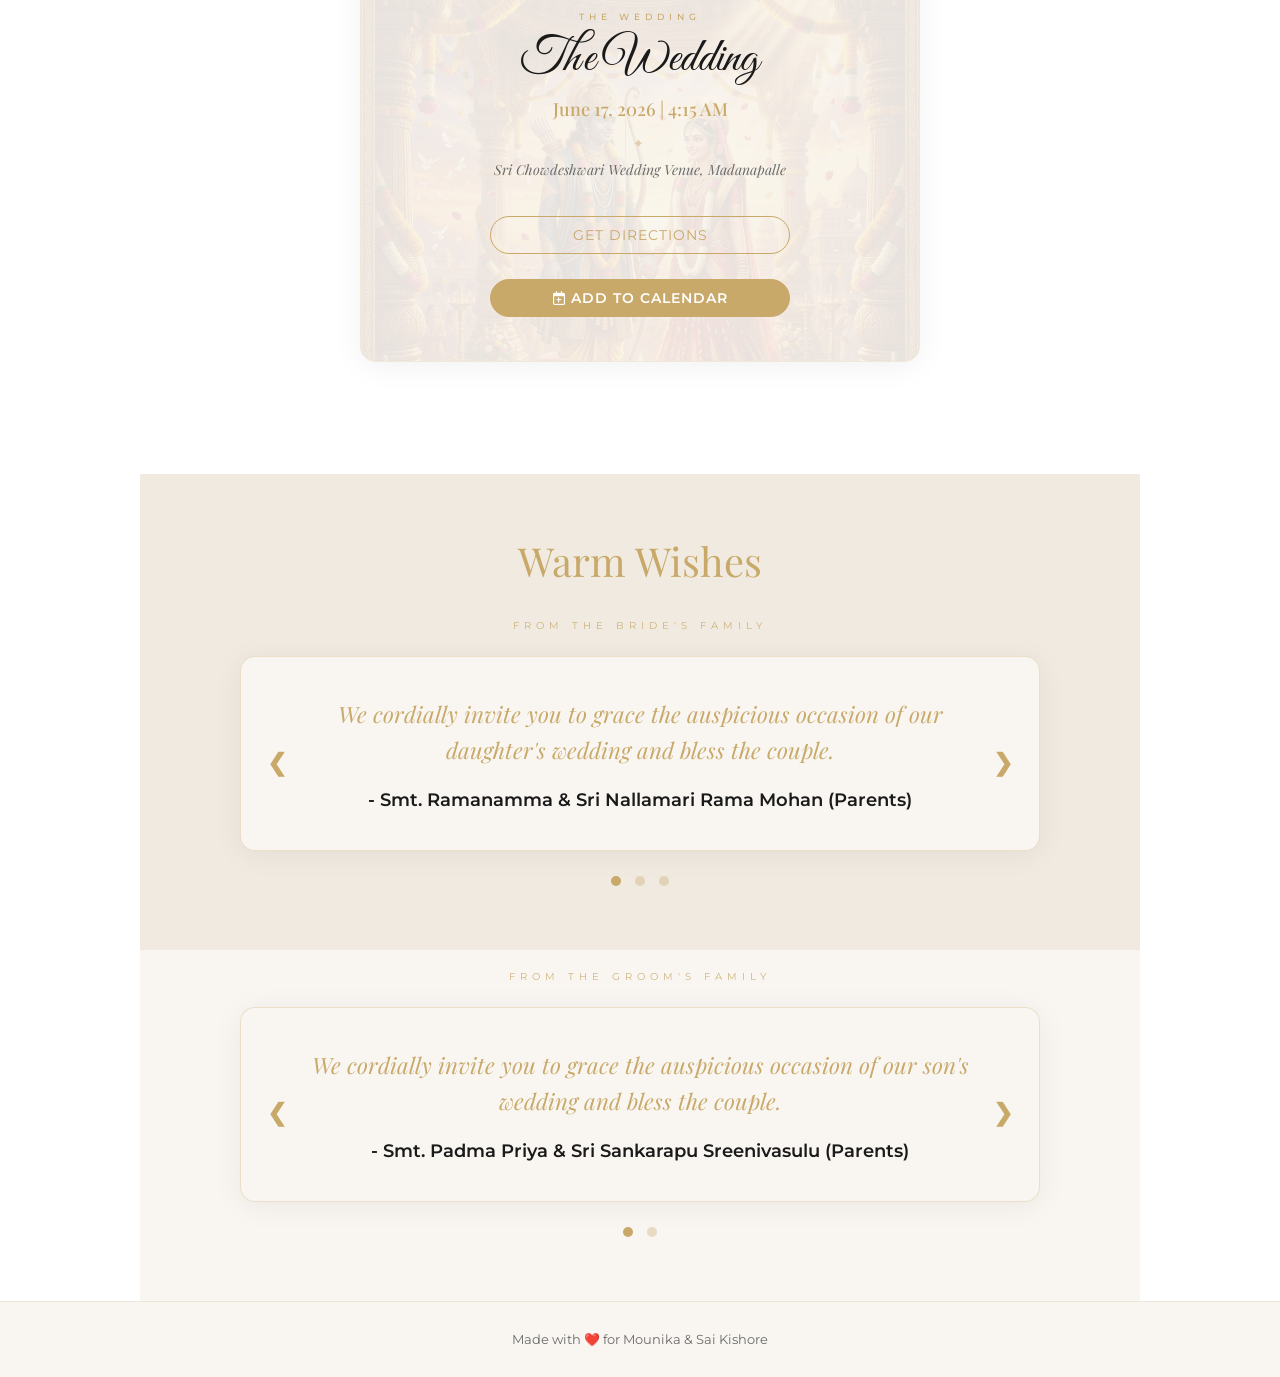
==== commit 3b3edb51: "updated" ====
--- a/index.html
+++ b/index.html
@@ -10,30 +10,68 @@
     <link rel="preconnect" href="https://fonts.googleapis.com">
     <link rel="preconnect" href="https://fonts.gstatic.com" crossorigin>
     <link
-        href="https://fonts.googleapis.com/css2?family=Great+Vibes&family=Playfair+Display:wght@400;600&family=Montserrat:wght@300;400&display=swap"
+        href="https://fonts.googleapis.com/css2?family=Great+Vibes&family=Playfair+Display:ital,wght@0,400;0,600;1,400&family=Cormorant+Garamond:ital,wght@0,400;0,500;1,400&family=Montserrat:wght@300;400;500&display=swap"
         rel="stylesheet">
     <!-- FontAwesome for Icons -->
     <link rel="stylesheet" href="https://cdnjs.cloudflare.com/ajax/libs/font-awesome/6.4.0/css/all.min.css">
 </head>
 
 <body>
-    <!-- Splash Screen Sequence -->
-    <div id="splash-screen" class="splash-screen">
-        <div class="envelope-wrapper" id="envelope">
-            <div class="envelope-back"></div>
-            <div class="letter">
-                <h2 class="splash-names" data-i18n="names">Mounika & Sai Kishore</h2>
-                <p class="splash-text">Wedding Invitation</p>
-            </div>
-            <div class="envelope-front"></div>
-            <div class="envelope-top"></div>
-            <div class="wax-seal" id="open-invite-btn">
-                <i class="fas fa-heart"></i>
-                <p style="font-size: 0.6rem; margin-top: 5px; text-transform: uppercase;">Tap</p>
-            </div>
-        </div>
-        <!-- Sunburst transition -->
-        <div class="sunburst" id="sunburst"></div>
+    <!-- Curtain Tap Invitation -->
+    <div id="curtain">
+        <div class="cp cp-l" id="cpl"><div class="cp-edge-l"></div><div class="cp-stripe"></div></div>
+        <div class="cp cp-r" id="cpr"><div class="cp-edge-r"></div><div class="cp-stripe"></div></div>
+        <div id="c-cta">
+            <div class="c-card">
+                <!-- Corner flourishes -->
+                <div class="c-corner c-tl">✿</div>
+                <div class="c-corner c-tr">✿</div>
+                <div class="c-corner c-bl">✿</div>
+                <div class="c-corner c-br">✿</div>
+
+                <!-- Mandala ornament -->
+                <svg class="c-mandala-svg" viewBox="0 0 100 100" xmlns="http://www.w3.org/2000/svg">
+                    <circle cx="50" cy="50" r="47" stroke="#C8A96A" stroke-width="0.6" fill="none" opacity="0.7"/>
+                    <circle cx="50" cy="50" r="38" stroke="#C8A96A" stroke-width="0.4" fill="none" opacity="0.5"/>
+                    <circle cx="50" cy="50" r="27" stroke="#C8A96A" stroke-width="0.6" fill="none" opacity="0.6"/>
+                    <circle cx="50" cy="50" r="10" fill="#C8A96A" opacity="0.18"/>
+                    <circle cx="50" cy="50" r="4" fill="#C8A96A" opacity="0.5"/>
+                    <ellipse cx="50" cy="8"  rx="4.5" ry="9" fill="#C8A96A" opacity="0.55"/>
+                    <ellipse cx="50" cy="92" rx="4.5" ry="9" fill="#C8A96A" opacity="0.55"/>
+                    <ellipse cx="8"  cy="50" rx="9" ry="4.5" fill="#C8A96A" opacity="0.55"/>
+                    <ellipse cx="92" cy="50" rx="9" ry="4.5" fill="#C8A96A" opacity="0.55"/>
+                    <ellipse cx="22" cy="22" rx="4.5" ry="9" fill="#C8A96A" opacity="0.4" transform="rotate(45 22 22)"/>
+                    <ellipse cx="78" cy="22" rx="4.5" ry="9" fill="#C8A96A" opacity="0.4" transform="rotate(-45 78 22)"/>
+                    <ellipse cx="22" cy="78" rx="4.5" ry="9" fill="#C8A96A" opacity="0.4" transform="rotate(-45 22 78)"/>
+                    <ellipse cx="78" cy="78" rx="4.5" ry="9" fill="#C8A96A" opacity="0.4" transform="rotate(45 78 78)"/>
+                    <circle cx="50" cy="20" r="2.2" fill="#C8A96A" opacity="0.65"/>
+                    <circle cx="50" cy="80" r="2.2" fill="#C8A96A" opacity="0.65"/>
+                    <circle cx="20" cy="50" r="2.2" fill="#C8A96A" opacity="0.65"/>
+                    <circle cx="80" cy="50" r="2.2" fill="#C8A96A" opacity="0.65"/>
+                    <circle cx="30" cy="30" r="1.8" fill="#C8A96A" opacity="0.5"/>
+                    <circle cx="70" cy="30" r="1.8" fill="#C8A96A" opacity="0.5"/>
+                    <circle cx="30" cy="70" r="1.8" fill="#C8A96A" opacity="0.5"/>
+                    <circle cx="70" cy="70" r="1.8" fill="#C8A96A" opacity="0.5"/>
+                </svg>
+
+                <p class="c-eyebrow">Wedding Invitation</p>
+                <div class="c-divider"><span>✦</span></div>
+                <h1 class="c-title">Mounika &amp; Sai Kishore</h1>
+                <div class="c-divider"><span>✦</span></div>
+                <p class="c-invite-line">Together with their families</p>
+                <p class="c-date">17 · June · 2026</p>
+                <p class="c-venue">Sri Chowdeshwari Kalyana Mandapam<br>Madanapalle</p>
+                <div class="c-thin-line"></div>
+                <div class="c-buttons">
+                    <a href="https://maps.app.goo.gl/cemyDsAPyQEnwAxx7" target="_blank" class="btn-c btn-directions">
+                        <span class="label"><i class="fas fa-location-dot"></i>&nbsp; Get Directions</span>
+                    </a>
+                    <button class="btn-c" id="btn-open">
+                        <span class="label">View Invitation</span>
+                    </button>
+                </div>
+            </div>
+        </div>
     </div>
 
     <!-- Language Selector -->
@@ -71,6 +109,11 @@
                 <p data-i18n="wedding_time_exact">Time: 4:15 AM - 5:15 AM</p>
                 <p data-i18n="wedding_location">Sri Chowdeshwari Kalyana Mandapam, Madanapalle</p>
             </div>
+            <a href="https://maps.app.goo.gl/cemyDsAPyQEnwAxx7" target="_blank" class="hero-directions btn-directions">
+                <i class="fas fa-location-dot"></i>
+                <span data-i18n="get_directions">Get Directions</span>
+            </a>
+
             <div class="countdown" id="countdown">
                 <div class="time-box"><span id="days">00</span>
                     <p data-i18n="days">Days</p>
@@ -89,55 +132,24 @@
         </div>
     </section>
 
-    <!-- Our Story Section -->
-    <section class="story hidden" id="story">
-        <h2 class="section-title" data-i18n="our_story">Our Story</h2>
-        <div class="gallery">
-            <div class="polaroid polaroid-left">
-                <div class="photo placeholder-1"></div>
-                <p class="caption" data-i18n="story_1">The first time we met...</p>
-            </div>
-            <div class="polaroid polaroid-right">
-                <div class="photo placeholder-2"></div>
-                <p class="caption" data-i18n="story_2">She said yes!</p>
-            </div>
-        </div>
-    </section>
-
-    <!-- Scratch-to-Reveal Section -->
-    <section class="scratch-section hidden" id="scratch">
-        <h2 class="section-title">✨ Scratch to Reveal ✨</h2>
-        <p class="scratch-hint">Scratch the card below to reveal the wedding date!</p>
-        <div class="scratch-card-wrapper">
-            <div class="scratch-reveal-content">
-                <p class="reveal-label">Save the Date</p>
-                <h2 class="reveal-date" data-i18n="wedding_date">17 • June • 2026</h2>
-                <p class="reveal-time" data-i18n="wedding_time_exact">Time: 4:15 AM - 5:15 AM</p>
-                <p class="reveal-venue" data-i18n="wedding_location">Sri Chowdeshwari Wedding Venue, Madanapalle</p>
-            </div>
-            <canvas id="scratch-canvas" width="340" height="220"></canvas>
-        </div>
-    </section>
-
     <!-- Events Section -->
     <section class="events hidden" id="events">
         <h2 class="section-title" data-i18n="events_title">Wedding Events</h2>
-        <div class="tall-cards-container">
+        <div class="tl-wrap">
+            <div class="tl-spine"></div>
+
             <!-- Reception -->
-            <div class="event-group">
-                <div class="tall-card" style="background-image: url('reception_art.png');">
-                    <div class="card-particles" data-effect="flowers"></div>
-                    <div class="card-particles" data-effect="sparkles"></div>
-                    <div class="card-particles" data-effect="fireflies"></div>
-                    <div class="card-overlay">
-                        <h3 data-i18n="reception">Reception</h3>
-                        <p class="date" data-i18n="reception_date">June 16, 2026 | 7:00 PM</p>
-                        <p class="location" data-i18n="reception_loc">Sri Chowdeshwari Kalyana Mandapam, Madanapalle</p>
-                    </div>
-                </div>
-                <div class="card-actions">
-                    <a href="https://maps.app.goo.gl/cemyDsAPyQEnwAxx7" target="_blank" class="btn-primary"
-                        data-i18n="get_directions">Get Directions</a>
+            <div class="tl-ev">
+                <div class="tl-ev-bg" style="background-image: url('reception_art.png');"></div>
+                <div class="tl-dot"></div>
+                <p class="tl-etag" data-i18n="reception">Reception</p>
+                <h3 class="tl-title" data-i18n="reception">Reception</h3>
+                <p class="tl-date" data-i18n="reception_date">June 16, 2026 | 7:00 PM</p>
+                <div class="tl-sep">✦</div>
+                <p class="tl-venue-name" data-i18n="reception_loc">Sri Chowdeshwari Kalyana Mandapam, Madanapalle</p>
+                <div class="tl-actions">
+                    <a href="https://maps.app.goo.gl/cemyDsAPyQEnwAxx7" target="_blank"
+                        class="btn-primary btn-directions" data-i18n="get_directions">Get Directions</a>
                     <a href="https://calendar.google.com/calendar/render?action=TEMPLATE&text=Reception+-+Mounika+%26+Sai+Kishore&dates=20260616T133000Z/20260616T183000Z&location=Sri+Chowdeshwari+Kalyana+Mandapam,+Madanapalle"
                         target="_blank" class="btn-secondary"><i class="far fa-calendar-plus"></i> <span
                             data-i18n="add_calendar">Add to Calendar</span></a>
@@ -145,20 +157,17 @@
             </div>
 
             <!-- Wedding -->
-            <div class="event-group">
-                <div class="tall-card" style="background-image: url('wedding_art.png');">
-                    <div class="card-particles" data-effect="flowers"></div>
-                    <div class="card-particles" data-effect="sparkles"></div>
-                    <div class="card-particles" data-effect="fireflies"></div>
-                    <div class="card-overlay">
-                        <h3 data-i18n="wedding">The Wedding</h3>
-                        <p class="date" data-i18n="wedding_time">Nov 15, 2026 | 5:00 PM</p>
-                        <p class="location" data-i18n="wedding_location">The Grand Taj, Mumbai</p>
-                    </div>
-                </div>
-                <div class="card-actions">
-                    <a href="https://maps.app.goo.gl/cemyDsAPyQEnwAxx7" target="_blank" class="btn-primary"
-                        data-i18n="get_directions">Get Directions</a>
+            <div class="tl-ev">
+                <div class="tl-ev-bg" style="background-image: url('wedding_art.png');"></div>
+                <div class="tl-dot"></div>
+                <p class="tl-etag" data-i18n="wedding">The Wedding</p>
+                <h3 class="tl-title" data-i18n="wedding">The Wedding</h3>
+                <p class="tl-date" data-i18n="wedding_time">June 17, 2026 | 4:15 AM</p>
+                <div class="tl-sep">✦</div>
+                <p class="tl-venue-name" data-i18n="wedding_location">Sri Chowdeshwari Kalyana Mandapam, Madanapalle</p>
+                <div class="tl-actions">
+                    <a href="https://maps.app.goo.gl/cemyDsAPyQEnwAxx7" target="_blank"
+                        class="btn-primary btn-directions" data-i18n="get_directions">Get Directions</a>
                     <a href="https://calendar.google.com/calendar/render?action=TEMPLATE&text=Wedding+-+Mounika+%26+Sai+Kishore&dates=20260616T224500Z/20260616T234500Z&location=Sri+Chowdeshwari+Kalyana+Mandapam,+Madanapalle"
                         target="_blank" class="btn-secondary"><i class="far fa-calendar-plus"></i> <span
                             data-i18n="add_calendar">Add to Calendar</span></a>
@@ -167,35 +176,58 @@
         </div>
     </section>
 
-    <!-- Family Invites Slider Section -->
-    <section class="family-invites hidden" id="invites">
+    <!-- Warm Wishes — Bride's Side -->
+    <section class="family-invites hidden" id="invites-bride">
         <h2 class="section-title" data-i18n="warm_wishes">Warm Wishes</h2>
-        <div class="slider-container">
-            <div class="slide fade">
+        <p class="wishes-label">From the Bride's Family</p>
+        <div class="slider-container" id="slider-bride">
+            <div class="slide slide-bride fade">
                 <p class="invite-msg" data-i18n="invite_parents">"We cordially invite you to grace the auspicious
                     occasion of our daughter's wedding and bless the couple."</p>
-                <p class="invite-author" data-i18n="author_parents">- Smt. Ramanamma & Sri Nallamari Rama Mohan
+                <p class="invite-author" data-i18n="author_parents">- Smt. Ramanamma &amp; Sri Nallamari Rama Mohan
                     (Parents)</p>
             </div>
-            <div class="slide fade">
+            <div class="slide slide-bride fade">
                 <p class="invite-msg" data-i18n="invite_anna">"Please join us in celebrating my little sister's
                     wedding!"</p>
                 <p class="invite-author" data-i18n="author_anna">- Venu Gopal (Anna)</p>
             </div>
-            <div class="slide fade">
-                <p class="invite-msg" data-i18n="invite_thammudu">"Looking forward to your presence at my elder sister's
-                    wedding celebration!"</p>
+            <div class="slide slide-bride fade">
+                <p class="invite-msg" data-i18n="invite_thammudu">"Looking forward to your presence at my elder
+                    sister's wedding celebration!"</p>
                 <p class="invite-author" data-i18n="author_thammudu">- Krishna Vamsi (Thammudu)</p>
             </div>
-
-            <!-- Navigation -->
-            <a class="prev" onclick="changeSlide(-1)">&#10094;</a>
-            <a class="next" onclick="changeSlide(1)">&#10095;</a>
+            <a class="prev" onclick="changeSlide('bride', -1)">&#10094;</a>
+            <a class="next" onclick="changeSlide('bride', 1)">&#10095;</a>
         </div>
         <div class="dots" style="text-align:center">
-            <span class="dot" onclick="currentSlide(1)"></span>
-            <span class="dot" onclick="currentSlide(2)"></span>
-            <span class="dot" onclick="currentSlide(3)"></span>
+            <span class="dot dot-bride active" onclick="currentSlide('bride', 1)"></span>
+            <span class="dot dot-bride" onclick="currentSlide('bride', 2)"></span>
+            <span class="dot dot-bride" onclick="currentSlide('bride', 3)"></span>
+        </div>
+    </section>
+
+    <!-- Warm Wishes — Groom's Side -->
+    <section class="family-invites family-invites-alt hidden" id="invites-groom">
+        <p class="wishes-label">From the Groom's Family</p>
+        <div class="slider-container" id="slider-groom">
+            <div class="slide slide-groom fade">
+                <p class="invite-msg" data-i18n="invite_groom_parents">"We cordially invite you to grace the auspicious
+                    occasion of our son's wedding and bless the couple."</p>
+                <p class="invite-author" data-i18n="author_groom_parents">- Smt. Padma Priya &amp; Sri Sankarapu
+                    Sreenivasulu (Parents)</p>
+            </div>
+            <div class="slide slide-groom fade">
+                <p class="invite-msg" data-i18n="invite_groom_sister">"Please join us in celebrating my brother's
+                    wedding!"</p>
+                <p class="invite-author" data-i18n="author_groom_sister">- Nikitha (Sister)</p>
+            </div>
+            <a class="prev" onclick="changeSlide('groom', -1)">&#10094;</a>
+            <a class="next" onclick="changeSlide('groom', 1)">&#10095;</a>
+        </div>
+        <div class="dots" style="text-align:center">
+            <span class="dot dot-groom active" onclick="currentSlide('groom', 1)"></span>
+            <span class="dot dot-groom" onclick="currentSlide('groom', 2)"></span>
         </div>
     </section>
 
--- a/styles.css
+++ b/styles.css
@@ -1,10 +1,12 @@
 :root {
-    --bg-color: #1a0f1c;
-    /* Deep dark wine/plum */
-    --accent-gold: #d4af37;
-    --accent-gold-hover: #f1cf5b;
-    --text-main: #fdfbf7;
-    --text-muted: #c2baba;
+    --bg-color: #FFFFFF;
+    --beige: #F9F6F1;
+    --beige2: #F0EAE0;
+    --accent-gold: #C8A96A;
+    --accent-gold-hover: #b8952e;
+    --accent-gold-dim: rgba(200,169,106,0.15);
+    --text-main: #1A1A1A;
+    --text-muted: #6B6B6B;
     --font-script: 'Great Vibes', cursive;
     --font-heading: 'Playfair Display', serif;
     --font-body: 'Montserrat', sans-serif;
@@ -33,8 +35,8 @@
 }
 
 .lang-selector select {
-    background: rgba(26, 15, 28, 0.8);
-    color: var(--accent-gold);
+    background: rgba(249,246,241,0.92);
+    color: var(--text-main);
     border: 1px solid var(--accent-gold);
     padding: 8px 12px;
     border-radius: 5px;
@@ -46,7 +48,7 @@
 }
 
 .lang-selector select option {
-    background-color: var(--bg-color);
+    background-color: var(--beige);
     color: var(--text-main);
 }
 
@@ -115,7 +117,7 @@
     position: relative;
     padding: 120px 20px 60px;
     box-sizing: border-box;
-    background: radial-gradient(circle at center, rgba(43, 27, 43, 1) 0%, rgba(26, 15, 28, 1) 100%);
+    background: linear-gradient(160deg, var(--beige) 0%, var(--beige2) 50%, #EBE3D5 100%);
 }
 
 .hero::before {
@@ -125,11 +127,11 @@
     left: 0;
     right: 0;
     bottom: 0;
-    background-image: url('data:image/svg+xml;utf8,<svg width="200" height="200" xmlns="http://www.w3.org/2000/svg"><circle cx="100" cy="100" r="90" fill="none" stroke="%23d4af37" stroke-width="0.5" opacity="0.3"/></svg>');
+    background-image: url('data:image/svg+xml;utf8,<svg width="200" height="200" xmlns="http://www.w3.org/2000/svg"><circle cx="100" cy="100" r="90" fill="none" stroke="%23C8A96A" stroke-width="0.8" opacity="0.5"/></svg>');
     background-position: center;
     background-repeat: no-repeat;
     background-size: 80% auto;
-    opacity: 0.2;
+    opacity: 0.35;
     z-index: 0;
 }
 
@@ -143,10 +145,10 @@
 
 .subtitle {
     font-family: var(--font-body);
-    font-size: 0.9rem;
+    font-size: 0.85rem;
     letter-spacing: 3px;
     text-transform: uppercase;
-    color: var(--text-muted);
+    color: #5A5045;
 }
 
 .couple-names {
@@ -168,9 +170,9 @@
 .family-details {
     margin: 15px 0 25px 0;
     font-family: var(--font-body);
-    font-size: 1rem;
-    color: var(--text-muted);
-    line-height: 1.6;
+    font-size: 0.95rem;
+    color: #4A3F35;
+    line-height: 1.7;
 }
 
 .family-details p {
@@ -189,10 +191,34 @@
     font-size: 1.3rem;
 }
 
+/* Get Directions button in hero — above countdown */
+.hero-directions {
+    display: inline-flex;
+    align-items: center;
+    gap: 8px;
+    margin-top: 24px;
+    padding: 11px 28px;
+    border: 1px solid var(--accent-gold);
+    color: var(--accent-gold);
+    font-family: var(--font-body);
+    font-size: 11px;
+    letter-spacing: 3px;
+    text-transform: uppercase;
+    text-decoration: none;
+    background: rgba(255,255,255,0.6);
+    backdrop-filter: blur(4px);
+    transition: background .3s, color .3s;
+}
+
+.hero-directions:hover {
+    background: var(--accent-gold);
+    color: #fff;
+}
+
 .countdown {
     display: flex;
     gap: 10px;
-    margin-top: 40px;
+    margin-top: 20px;
 }
 
 .time-box {
@@ -202,9 +228,9 @@
     justify-content: center;
     width: 60px;
     height: 70px;
-    border: 1px solid rgba(212, 175, 55, 0.3);
+    border: 1px solid rgba(200, 169, 106, 0.4);
     border-radius: 10px;
-    background: rgba(0, 0, 0, 0.2);
+    background: rgba(255,255,255,0.6);
     backdrop-filter: blur(5px);
 }
 
@@ -255,345 +281,126 @@
     margin: 0 auto;
 }
 
-/* Story Section */
-.gallery {
-    display: flex;
-    flex-direction: column;
-    gap: 40px;
-    align-items: center;
-}
-
-.polaroid {
-    background: white;
-    padding: 10px 10px 20px 10px;
-    box-shadow: 0 10px 20px rgba(0, 0, 0, 0.5);
-    transform: rotate(-3deg);
-    transition: transform 0.3s ease;
-    width: 280px;
-}
-
-.polaroid-right {
-    transform: rotate(4deg);
-}
-
-.polaroid:hover {
-    transform: scale(1.05) rotate(0deg);
-    z-index: 10;
-}
-
-.photo {
-    width: 100%;
-    height: 300px;
-    background-color: #eee;
-    background-size: cover;
-    background-position: center;
-}
-
-.placeholder-1 {
-    background-image: linear-gradient(45deg, #2b1b2b, #523049);
-}
-
-.placeholder-2 {
-    background-image: linear-gradient(135deg, #1a0f1c, #4a2a41);
-}
-
-.caption {
-    font-family: var(--font-script);
-    color: #333;
-    text-align: center;
-    font-size: 1.5rem;
-    margin-top: 15px;
-}
-
-/* --- Scratch-to-Reveal Section --- */
-.scratch-section {
-    text-align: center;
-    padding: 60px 20px;
-}
-
-.scratch-hint {
-    color: var(--text-muted);
-    font-family: var(--font-body);
-    margin-bottom: 25px;
-    font-size: 0.95rem;
-    letter-spacing: 1px;
-}
-
-.scratch-card-wrapper {
+
+
+/* Events — Modern Timeline */
+.tl-wrap {
+    max-width: 560px;
+    margin: 0 auto;
     position: relative;
-    width: 340px;
-    height: 220px;
-    margin: 0 auto;
-    border-radius: 15px;
-    overflow: hidden;
-    box-shadow: 0 10px 40px rgba(0, 0, 0, 0.5), 0 0 20px rgba(212, 175, 55, 0.2);
-    border: 2px solid rgba(212, 175, 55, 0.3);
-}
-
-.scratch-reveal-content {
-    position: absolute;
-    top: 0;
-    left: 0;
-    right: 0;
-    bottom: 0;
-    background: linear-gradient(135deg, #1a0a1e 0%, #2b1b2b 50%, #1a0a1e 100%);
-    display: flex;
-    flex-direction: column;
-    justify-content: center;
-    align-items: center;
-    padding: 20px;
-    z-index: 1;
-}
-
-.reveal-label {
-    font-family: var(--font-body);
-    font-size: 0.8rem;
-    color: var(--text-muted);
-    text-transform: uppercase;
-    letter-spacing: 3px;
-    margin-bottom: 10px;
-}
-
-.reveal-date {
-    font-family: var(--font-script);
-    font-size: 2.5rem;
-    color: var(--accent-gold);
-    text-shadow: 0 0 15px rgba(212, 175, 55, 0.4);
-    margin-bottom: 8px;
-}
-
-.reveal-time {
-    font-family: var(--font-heading);
-    font-size: 0.95rem;
-    color: #fff;
-    margin-bottom: 5px;
-}
-
-.reveal-venue {
-    font-family: var(--font-body);
-    font-size: 0.8rem;
-    color: var(--text-muted);
-}
-
-#scratch-canvas {
-    position: absolute;
-    top: 0;
-    left: 0;
-    width: 100%;
-    height: 100%;
     z-index: 2;
-    cursor: pointer;
-    border-radius: 15px;
-    touch-action: none;
-}
-
-/* Events Section — Premium 3D Illustrated Cards */
-.tall-cards-container {
-    display: flex;
-    flex-direction: column;
-    gap: 50px;
-    align-items: center;
-}
-
-.event-group {
-    width: 100%;
-    max-width: 380px;
+}
+
+.tl-spine {
+    position: absolute;
+    left: 50%;
+    top: 0; bottom: 0;
+    width: 1px;
+    background: linear-gradient(180deg, transparent, var(--accent-gold) 10%, var(--accent-gold) 90%, transparent);
+    transform: translateX(-50%);
+    opacity: .3;
+}
+
+.tl-ev {
+    position: relative;
     display: flex;
     flex-direction: column;
     align-items: center;
-    perspective: 1200px;
-}
-
-.tall-card {
-    position: relative;
+    text-align: center;
+    padding: 50px 24px 44px;
+    overflow: hidden;
+    border-radius: 16px;
+    margin-bottom: 32px;
+    background: var(--beige);
+    border: 1px solid rgba(200,169,106,.18);
+    box-shadow: 0 4px 32px rgba(0,0,0,.06);
+    transition: box-shadow .3s, transform .3s;
+}
+
+.tl-ev:hover {
+    box-shadow: 0 8px 48px rgba(0,0,0,.1);
+    transform: translateY(-3px);
+}
+
+.tl-ev-bg {
+    position: absolute;
+    inset: 0;
+    background-size: cover;
+    background-position: center top;
+    opacity: 0;
+    transition: opacity 1s ease;
+    z-index: 0;
+}
+
+.tl-ev-bg.bg-loaded { opacity: .08; }
+
+.tl-ev > *:not(.tl-ev-bg) { position: relative; z-index: 1; }
+
+.tl-dot {
+    width: 10px; height: 10px;
+    border-radius: 50%;
+    border: 2px solid var(--accent-gold);
+    background: var(--bg-color);
+    margin-bottom: 20px;
+    transition: box-shadow .4s;
+}
+
+.tl-ev:hover .tl-dot {
+    box-shadow: 0 0 0 8px rgba(200,169,106,.12);
+}
+
+.tl-etag {
+    font-family: var(--font-body);
+    font-size: 9px;
+    letter-spacing: 5px;
+    text-transform: uppercase;
+    color: var(--accent-gold);
+    font-weight: 500;
+    margin-bottom: 10px;
+}
+
+.tl-title {
+    font-family: var(--font-script);
+    font-size: clamp(2.2rem, 5vw, 3rem);
+    color: var(--text-main);
+    font-weight: 400;
+    margin-bottom: 10px;
+    line-height: 1.15;
+}
+
+.tl-date {
+    font-family: var(--font-heading);
+    font-size: clamp(15px, 2.5vw, 18px);
+    color: var(--accent-gold);
+    font-weight: 500;
+    margin-bottom: 6px;
+}
+
+.tl-sep {
+    color: var(--accent-gold);
+    opacity: .5;
+    font-size: 13px;
+    letter-spacing: 4px;
+    margin: 8px 0;
+}
+
+.tl-venue-name {
+    font-family: var(--font-heading);
+    font-size: 14px;
+    color: var(--text-muted);
+    font-style: italic;
+    line-height: 1.6;
+    margin-bottom: 20px;
+    max-width: 320px;
+}
+
+.tl-actions {
+    display: flex;
+    flex-direction: column;
+    gap: 10px;
     width: 100%;
-    aspect-ratio: 9 / 16;
-    max-height: 580px;
-    background-size: cover;
-    background-position: center;
-    border-radius: 20px;
-    overflow: hidden;
-    box-shadow: 0 20px 60px rgba(0, 0, 0, 0.6), 0 0 30px rgba(212, 175, 55, 0.15);
-    border: 2px solid rgba(212, 175, 55, 0.3);
-    transition: transform 0.15s ease-out, box-shadow 0.3s ease;
-    transform-style: preserve-3d;
-    will-change: transform;
-    animation: cardGlow 4s ease-in-out infinite alternate;
-}
-
-@keyframes cardGlow {
-    0% {
-        box-shadow: 0 20px 60px rgba(0, 0, 0, 0.6), 0 0 20px rgba(212, 175, 55, 0.1);
-    }
-
-    100% {
-        box-shadow: 0 20px 60px rgba(0, 0, 0, 0.6), 0 0 40px rgba(212, 175, 55, 0.25);
-    }
-}
-
-.card-overlay {
-    position: absolute;
-    bottom: 0;
-    left: 0;
-    right: 0;
-    padding: 40px 25px 30px;
-    background: linear-gradient(to top, rgba(0, 0, 0, 0.85) 0%, rgba(0, 0, 0, 0.4) 60%, transparent 100%);
-    text-align: center;
-    z-index: 2;
-}
-
-.card-overlay h3 {
-    font-family: var(--font-script);
-    font-size: 3rem;
-    color: var(--accent-gold);
-    margin-bottom: 8px;
-    text-shadow: 0 0 20px rgba(212, 175, 55, 0.4);
-}
-
-.card-overlay .date {
-    font-family: var(--font-heading);
-    font-size: 1rem;
-    color: #fff;
-    margin-bottom: 5px;
-    letter-spacing: 1px;
-}
-
-.card-overlay .location {
-    color: var(--text-muted);
-    font-size: 0.85rem;
-}
-
-.card-actions {
-    display: flex;
-    gap: 12px;
-    margin-top: 15px;
-    width: 100%;
-    justify-content: center;
-}
-
-/* Card Particle Layers */
-.card-particles {
-    position: absolute;
-    top: 0;
-    left: 0;
-    right: 0;
-    bottom: 0;
-    overflow: hidden;
-    pointer-events: none;
-    z-index: 1;
-}
-
-/* --- Falling Flower Petals (Natural Sinusoidal Sway) --- */
-.card-flower {
-    position: absolute;
-    border-radius: 50% 0 50% 0;
-    opacity: 0;
-    animation: cardFlowerFall linear infinite;
-}
-
-@keyframes cardFlowerFall {
-    0% {
-        transform: translateY(-20px) rotate(0deg) translateX(0);
-        opacity: 0;
-    }
-
-    5% {
-        opacity: 0.9;
-    }
-
-    25% {
-        transform: translateY(150px) rotate(90deg) translateX(25px);
-        opacity: 0.85;
-    }
-
-    50% {
-        transform: translateY(300px) rotate(180deg) translateX(-15px);
-        opacity: 0.8;
-    }
-
-    75% {
-        transform: translateY(450px) rotate(270deg) translateX(20px);
-        opacity: 0.7;
-    }
-
-    95% {
-        opacity: 0.3;
-    }
-
-    100% {
-        transform: translateY(620px) rotate(360deg) translateX(-10px);
-        opacity: 0;
-    }
-}
-
-/* --- Fireflies (Warm Golden Floating Glow) --- */
-.card-firefly {
-    position: absolute;
-    width: 5px;
-    height: 5px;
-    background: radial-gradient(circle, #ffe680 0%, rgba(255, 200, 50, 0) 70%);
-    border-radius: 50%;
-    box-shadow: 0 0 8px 3px rgba(255, 200, 50, 0.5), 0 0 20px 6px rgba(255, 180, 30, 0.2);
-    animation: fireflyFloat ease-in-out infinite;
-}
-
-@keyframes fireflyFloat {
-    0% {
-        transform: translate(0, 0) scale(0.8);
-        opacity: 0;
-    }
-
-    15% {
-        opacity: 1;
-    }
-
-    25% {
-        transform: translate(15px, -20px) scale(1.2);
-    }
-
-    50% {
-        transform: translate(-10px, -35px) scale(0.9);
-        opacity: 0.7;
-    }
-
-    75% {
-        transform: translate(20px, -15px) scale(1.1);
-        opacity: 1;
-    }
-
-    85% {
-        opacity: 0.3;
-    }
-
-    100% {
-        transform: translate(5px, -40px) scale(0.6);
-        opacity: 0;
-    }
-}
-
-/* --- Sparkle/Glow Dots --- */
-.card-sparkle {
-    position: absolute;
-    width: 3px;
-    height: 3px;
-    background: #fff;
-    border-radius: 50%;
-    box-shadow: 0 0 6px 2px rgba(255, 255, 255, 0.6), 0 0 15px 5px rgba(212, 175, 55, 0.25);
-    animation: cardSparklePulse ease-in-out infinite;
-}
-
-@keyframes cardSparklePulse {
-
-    0%,
-    100% {
-        opacity: 0;
-        transform: scale(0.3);
-    }
-
-    50% {
-        opacity: 1;
-        transform: scale(1.8);
-    }
+    max-width: 300px;
+    align-items: center;
 }
 
 .btn-primary,
@@ -618,13 +425,13 @@
 
 .btn-primary:hover {
     background-color: var(--accent-gold);
-    color: var(--bg-color);
+    color: #fff;
 }
 
 .btn-secondary {
     background-color: var(--accent-gold);
     border: 1px solid var(--accent-gold);
-    color: var(--bg-color);
+    color: #fff;
     font-weight: 600;
 }
 
@@ -720,7 +527,8 @@
     padding: 30px;
     font-size: 0.8rem;
     color: var(--text-muted);
-    border-top: 1px solid rgba(255, 255, 255, 0.05);
+    border-top: 1px solid rgba(200, 169, 106, 0.2);
+    background: var(--beige);
 }
 
 /* Animations */
@@ -754,18 +562,34 @@
 /* Family Invites Slider */
 .family-invites {
     padding: 60px 20px;
-    background-color: var(--bg-color);
+    background-color: var(--beige2);
     text-align: center;
+}
+
+.family-invites-alt {
+    background-color: var(--beige);
+    padding-top: 20px;
+}
+
+.wishes-label {
+    font-family: var(--font-body);
+    font-size: 10px;
+    letter-spacing: 5px;
+    text-transform: uppercase;
+    color: var(--accent-gold);
+    margin-bottom: 24px;
+    opacity: .85;
 }
 
 .slider-container {
     max-width: 800px;
     position: relative;
     margin: auto;
-    background: rgba(255, 255, 255, 0.03);
+    background: var(--beige);
     padding: 40px 50px;
     border-radius: 15px;
-    border: 1px solid rgba(212, 175, 55, 0.2);
+    border: 1px solid rgba(200, 169, 106, 0.3);
+    box-shadow: 0 4px 30px rgba(0,0,0,0.06);
 }
 
 .slide {
@@ -826,7 +650,7 @@
     height: 10px;
     width: 10px;
     margin: 0 5px;
-    background-color: rgba(212, 175, 55, 0.3);
+    background-color: rgba(200, 169, 106, 0.35);
     border-radius: 50%;
     display: inline-block;
     transition: background-color 0.6s ease;
@@ -852,203 +676,307 @@
     }
 }
 
-/* --- CSS Animated Envelope Splash Screen --- */
-.splash-screen {
+/* ═══════════════════════════════════════
+   CURTAIN TAP INVITATION — Luxury Design
+   ═══════════════════════════════════════ */
+
+/* Warm parchment backdrop with radial glow */
+#curtain {
     position: fixed;
-    top: 0;
-    left: 0;
-    width: 100vw;
-    height: 100vh;
-    background: radial-gradient(circle at center, #1a0a0a 0%, #0a0204 100%);
+    inset: 0;
     z-index: 9999;
     display: flex;
+    align-items: center;
     justify-content: center;
+    overflow: hidden;
+    background:
+        radial-gradient(ellipse 90% 90% at 50% 50%, #FBF6ED 0%, #F5E8CE 45%, #EDD9A8 100%);
+}
+
+#curtain::after {
+    content: '';
+    position: absolute;
+    inset: 0;
+    background-image: url("data:image/svg+xml,%3Csvg xmlns='http://www.w3.org/2000/svg' viewBox='0 0 200 200'%3E%3Ccircle cx='100' cy='100' r='96' stroke='%23C8A96A' stroke-width='0.4' fill='none' opacity='0.3'/%3E%3Ccircle cx='100' cy='100' r='78' stroke='%23C8A96A' stroke-width='0.3' fill='none' opacity='0.25'/%3E%3Ccircle cx='100' cy='100' r='58' stroke='%23C8A96A' stroke-width='0.4' fill='none' opacity='0.2'/%3E%3Cellipse cx='100' cy='12' rx='6' ry='12' fill='%23C8A96A' opacity='0.15'/%3E%3Cellipse cx='100' cy='188' rx='6' ry='12' fill='%23C8A96A' opacity='0.15'/%3E%3Cellipse cx='12' cy='100' rx='12' ry='6' fill='%23C8A96A' opacity='0.15'/%3E%3Cellipse cx='188' cy='100' rx='12' ry='6' fill='%23C8A96A' opacity='0.15'/%3E%3C/svg%3E");
+    background-size: min(80vw, 80vh);
+    background-repeat: no-repeat;
+    background-position: center;
+    pointer-events: none;
+    opacity: 0.5;
+    z-index: 0;
+}
+
+#curtain.gone { display: none; }
+
+/* Deep wine/garnet curtain panels — theatrical & dramatic */
+.cp {
+    position: absolute;
+    top: 0; bottom: 0;
+    width: 50.5%;
+    background: linear-gradient(160deg, #3D0912 0%, #6B1328 40%, #8B1A34 60%, #5C0F1F 80%, #3A0810 100%);
+    transition: transform 1.6s cubic-bezier(0.76, 0, 0.24, 1);
+    overflow: hidden;
+    z-index: 2;
+}
+
+/* Silk weave texture on curtain */
+.cp::before {
+    content: '';
+    position: absolute;
+    inset: 0;
+    background:
+        repeating-linear-gradient(45deg,  transparent 0, transparent 5px, rgba(200,169,106,.045) 5px, rgba(200,169,106,.045) 6px),
+        repeating-linear-gradient(-45deg, transparent 0, transparent 5px, rgba(200,169,106,.03)  5px, rgba(200,169,106,.03)  6px);
+}
+
+/* Subtle vertical shimmer on curtain panels */
+.cp::after {
+    content: '';
+    position: absolute;
+    inset: 0;
+    background: repeating-linear-gradient(
+        180deg,
+        rgba(255,255,255,.0)  0px,
+        rgba(255,255,255,.03) 60px,
+        rgba(255,255,255,.0)  120px
+    );
+    animation: curtainSheen 4s ease-in-out infinite;
+}
+
+@keyframes curtainSheen {
+    0%, 100% { opacity: .5; }
+    50%       { opacity: 1; }
+}
+
+.cp-l { left: 0; transform-origin: left; }
+.cp-r { right: 0; transform-origin: right; }
+.cp-l.open { transform: translateX(-100%); }
+.cp-r.open { transform: translateX(100%); }
+
+/* Gold edge glow — the "light between the curtains" */
+.cp-edge-l {
+    position: absolute;
+    right: 0; top: 0; bottom: 0;
+    width: 22px;
+    background: linear-gradient(90deg, transparent, rgba(200,169,106,.3), rgba(200,169,106,.75), rgba(200,169,106,.95), rgba(200,169,106,.5), transparent);
+    box-shadow: 8px 0 40px rgba(200,169,106,.45);
+}
+
+.cp-edge-r {
+    position: absolute;
+    left: 0; top: 0; bottom: 0;
+    width: 22px;
+    background: linear-gradient(90deg, transparent, rgba(200,169,106,.5), rgba(200,169,106,.95), rgba(200,169,106,.75), rgba(200,169,106,.3), transparent);
+    box-shadow: -8px 0 40px rgba(200,169,106,.45);
+}
+
+.cp-stripe {
+    position: absolute;
+    top: 0; bottom: 0; left: 50%;
+    transform: translateX(-50%);
+    width: 2px;
+    background: repeating-linear-gradient(180deg, rgba(200,169,106,.7) 0, rgba(200,169,106,.1) 8px, rgba(200,169,106,.7) 16px);
+    opacity: .45;
+}
+
+/* Invitation card container */
+#c-cta {
+    position: relative;
+    z-index: 10;
+    padding: 16px;
+    transition: opacity .4s, transform .4s;
+}
+
+/* The physical invitation card */
+.c-card {
+    position: relative;
+    background: linear-gradient(170deg, #FFFEF8 0%, #FDF9EE 60%, #FBF6E2 100%);
+    padding: clamp(44px, 7vw, 60px) clamp(24px, 5vw, 44px) clamp(24px, 4vw, 40px);
+    max-width: 360px;
+    width: calc(100vw - 60px);
+    text-align: center;
+
+    /* Layered border — outer gold, inner fine line */
+    border: 1.5px solid rgba(200,169,106,.6);
+    outline: 6px solid rgba(200,169,106,.07);
+    outline-offset: -6px;
+
+    box-shadow:
+        0 0 0 10px rgba(200,169,106,.05),
+        0 30px 80px rgba(0,0,0,.22),
+        0 8px 24px rgba(200,169,106,.18),
+        inset 0 1px 0 rgba(255,255,255,.8);
+}
+
+/* Inner ornamental border */
+.c-card::before {
+    content: '';
+    position: absolute;
+    inset: 9px;
+    border: 0.5px solid rgba(200,169,106,.3);
+    pointer-events: none;
+}
+
+/* Corner flowers */
+.c-corner {
+    position: absolute;
+    font-size: 18px;
+    color: #A07830;
+    opacity: .75;
+    line-height: 1;
+    width: 24px; height: 24px;
+}
+.c-tl { top: 4px;  left: 4px; }
+.c-tr { top: 4px;  right: 4px;  transform: scaleX(-1); }
+.c-bl { bottom: 4px; left: 4px;  transform: scaleY(-1); }
+.c-br { bottom: 4px; right: 4px; transform: scale(-1,-1); }
+
+/* Slowly rotating mandala */
+.c-mandala-svg {
+    width: clamp(70px, 16vw, 96px);
+    height: clamp(70px, 16vw, 96px);
+    margin: 0 auto 6px;
+    animation: mandalaSpin 24s linear infinite;
+    filter: drop-shadow(0 0 6px rgba(200,169,106,.3));
+}
+@keyframes mandalaSpin {
+    from { transform: rotate(0deg); }
+    to   { transform: rotate(360deg); }
+}
+
+/* Eyebrow */
+.c-eyebrow {
+    font-family: var(--font-body);
+    font-size: 9px;
+    letter-spacing: 6px;
+    text-transform: uppercase;
+    color: #7A5C1E;
+    margin-bottom: 2px;
+}
+
+/* Gold ornamental divider */
+.c-divider {
+    display: flex;
     align-items: center;
+    gap: 8px;
+    margin: 6px auto;
+    max-width: 220px;
+    color: #A07830;
+    font-size: 11px;
+    letter-spacing: 4px;
+}
+.c-divider::before, .c-divider::after {
+    content: '';
+    flex: 1;
+    height: 0.5px;
+    background: linear-gradient(90deg, transparent, #A07830, transparent);
+}
+
+/* Couple names — rich dark-gold shimmer always visible on cream */
+.c-title {
+    font-family: var(--font-script);
+    font-size: clamp(38px, 10vw, 62px);
+    line-height: 1.1;
+    margin: 4px 0;
+    background: linear-gradient(
+        100deg,
+        #5C3D08 0%,
+        #A07830 18%,
+        #C8A96A 35%,
+        #8B6120 50%,
+        #C8A96A 65%,
+        #A07830 82%,
+        #5C3D08 100%
+    );
+    background-size: 250% auto;
+    -webkit-background-clip: text;
+    background-clip: text;
+    -webkit-text-fill-color: transparent;
+    animation: goldShimmer 4s linear infinite;
+}
+@keyframes goldShimmer {
+    to { background-position: 250% center; }
+}
+
+/* Supporting text */
+.c-invite-line {
+    font-family: 'Cormorant Garamond', var(--font-heading), serif;
+    font-size: 14px;
+    font-style: italic;
+    color: #4A3F35;
+    letter-spacing: 1.5px;
+    margin: 4px 0 2px;
+}
+.c-date {
+    font-family: var(--font-heading);
+    font-size: 14px;
+    color: #1A1A1A;
+    letter-spacing: 3px;
+    font-weight: 600;
+    margin: 6px 0 3px;
+}
+.c-venue {
+    font-family: 'Cormorant Garamond', var(--font-heading), serif;
+    font-size: 14px;
+    color: #4A3F35;
+    font-style: italic;
+    line-height: 1.6;
+}
+
+/* Thin gold rule before buttons */
+.c-thin-line {
+    height: 1px;
+    background: linear-gradient(90deg, transparent, rgba(160,120,48,.6), transparent);
+    margin: 14px auto 0;
+    width: 80%;
+}
+
+/* Action buttons */
+.c-buttons {
+    display: flex;
+    flex-direction: column;
+    gap: 10px;
+    margin-top: 16px;
+}
+
+.btn-c {
+    padding: 12px 28px;
+    border: 1px solid #A07830;
+    background: transparent;
+    color: #5C3D08;
+    font-family: var(--font-body);
+    font-size: 9px;
+    letter-spacing: 4.5px;
+    text-transform: uppercase;
+    cursor: pointer;
+    position: relative;
     overflow: hidden;
-}
-
-.splash-screen.fade-out {
-    opacity: 0;
-    pointer-events: none;
-    transition: opacity 0.8s ease 0.3s;
-}
-
-.envelope-wrapper {
+    transition: color .3s;
+    text-decoration: none;
+    display: inline-block;
+    width: 100%;
+    text-align: center;
+}
+
+.btn-c::before {
+    content: '';
+    position: absolute;
+    inset: 0;
+    background: linear-gradient(90deg, #9A7A42, #C8A96A, #9A7A42);
+    transform: scaleX(0);
+    transform-origin: left;
+    transition: transform .35s ease;
+}
+
+.btn-c:hover::before,
+.btn-c:active::before { transform: scaleX(1); }
+
+.btn-c:hover,
+.btn-c:active { color: #fff; }
+
+.btn-c .label {
     position: relative;
-    width: 300px;
-    height: 200px;
-    perspective: 1000px;
-    transition: opacity 0.5s ease, transform 0.5s ease;
-}
-
-.envelope-wrapper.is-open {
-    opacity: 0;
-    transform: scale(0.8);
-}
-
-.envelope-back {
-    position: absolute;
-    top: 0;
-    left: 0;
-    right: 0;
-    bottom: 0;
-    background: #8b1a1a;
-    border-radius: 5px;
-    box-shadow: 0 10px 30px rgba(0, 0, 0, 0.5);
-}
-
-.envelope-front {
-    position: absolute;
-    top: 0;
-    left: 0;
-    right: 0;
-    bottom: 0;
-    border-right: 150px solid #b22222;
-    border-bottom: 100px solid #cc2a2a;
-    border-left: 150px solid #b22222;
-    border-top: 100px solid transparent;
-    border-radius: 5px;
-    z-index: 3;
-    pointer-events: none;
-}
-
-.envelope-top {
-    position: absolute;
-    top: 0;
-    left: 0;
-    width: 0;
-    height: 0;
-    border-right: 150px solid transparent;
-    border-top: 110px solid #d43535;
-    border-left: 150px solid transparent;
-    z-index: 4;
-    transform-origin: top;
-    transition: transform 0.8s ease-in-out;
-}
-
-.wax-seal {
-    position: absolute;
-    top: 85px;
-    left: 50%;
-    transform: translateX(-50%);
-    width: 60px;
-    height: 60px;
-    background: var(--accent-gold);
-    border-radius: 50%;
-    z-index: 5;
-    cursor: pointer;
-    display: flex;
-    flex-direction: column;
-    justify-content: center;
-    align-items: center;
-    color: #1a1a1a;
-    box-shadow: 0 4px 10px rgba(0, 0, 0, 0.4), inset 0 0 5px rgba(0, 0, 0, 0.3);
-    transition: all 0.3s ease;
-    animation: pulseSeal 2s infinite alternate;
-}
-
-@keyframes pulseSeal {
-    from {
-        transform: translateX(-50%) scale(1);
-        box-shadow: 0 0 10px var(--accent-gold);
-    }
-
-    to {
-        transform: translateX(-50%) scale(1.1);
-        box-shadow: 0 0 25px var(--accent-gold);
-    }
-}
-
-.wax-seal:hover {
-    filter: brightness(1.2);
-}
-
-.wax-seal i {
-    font-size: 1.5rem;
-}
-
-.letter {
-    position: absolute;
-    top: 5px;
-    left: 10px;
-    right: 10px;
-    bottom: 5px;
-    background: #fff8f0;
-    border-radius: 5px;
-    z-index: 2;
-    padding: 10px;
-    text-align: center;
-    display: flex;
-    flex-direction: column;
-    justify-content: center;
-    box-shadow: 0 0 10px rgba(0, 0, 0, 0.2);
-}
-
-.splash-names {
-    font-family: var(--font-script);
-    font-size: 2.2rem;
-    color: #8b1a1a;
-    margin-bottom: 5px;
-}
-
-.splash-text {
-    font-family: var(--font-body);
-    font-size: 0.8rem;
-    color: var(--text-muted);
-    letter-spacing: 2px;
-    text-transform: uppercase;
-}
-
-/* --- Sunburst Transition --- */
-.sunburst {
-    position: absolute;
-    top: 50%;
-    left: 50%;
-    width: 20px;
-    height: 20px;
-    border-radius: 50%;
-    background: radial-gradient(circle, #fff8e1 0%, #ffd54f 40%, #ff8f00 70%, transparent 100%);
-    transform: translate(-50%, -50%) scale(0);
-    opacity: 0;
-    z-index: 10;
-    pointer-events: none;
-    transition: none;
-}
-
-.sunburst.active {
-    animation: sunburstExpand 2s cubic-bezier(0.25, 0.46, 0.45, 0.94) forwards;
-}
-
-@keyframes sunburstExpand {
-    0% {
-        transform: translate(-50%, -50%) scale(0);
-        opacity: 0;
-    }
-
-    10% {
-        transform: translate(-50%, -50%) scale(0.5);
-        opacity: 1;
-    }
-
-    30% {
-        transform: translate(-50%, -50%) scale(3);
-        opacity: 1;
-    }
-
-    60% {
-        transform: translate(-50%, -50%) scale(30);
-        opacity: 1;
-    }
-
-    80% {
-        transform: translate(-50%, -50%) scale(80);
-        opacity: 1;
-    }
-
-    100% {
-        transform: translate(-50%, -50%) scale(150);
-        opacity: 1;
-    }
+    z-index: 1;
 }
 
 /* --- Falling Petals --- */
